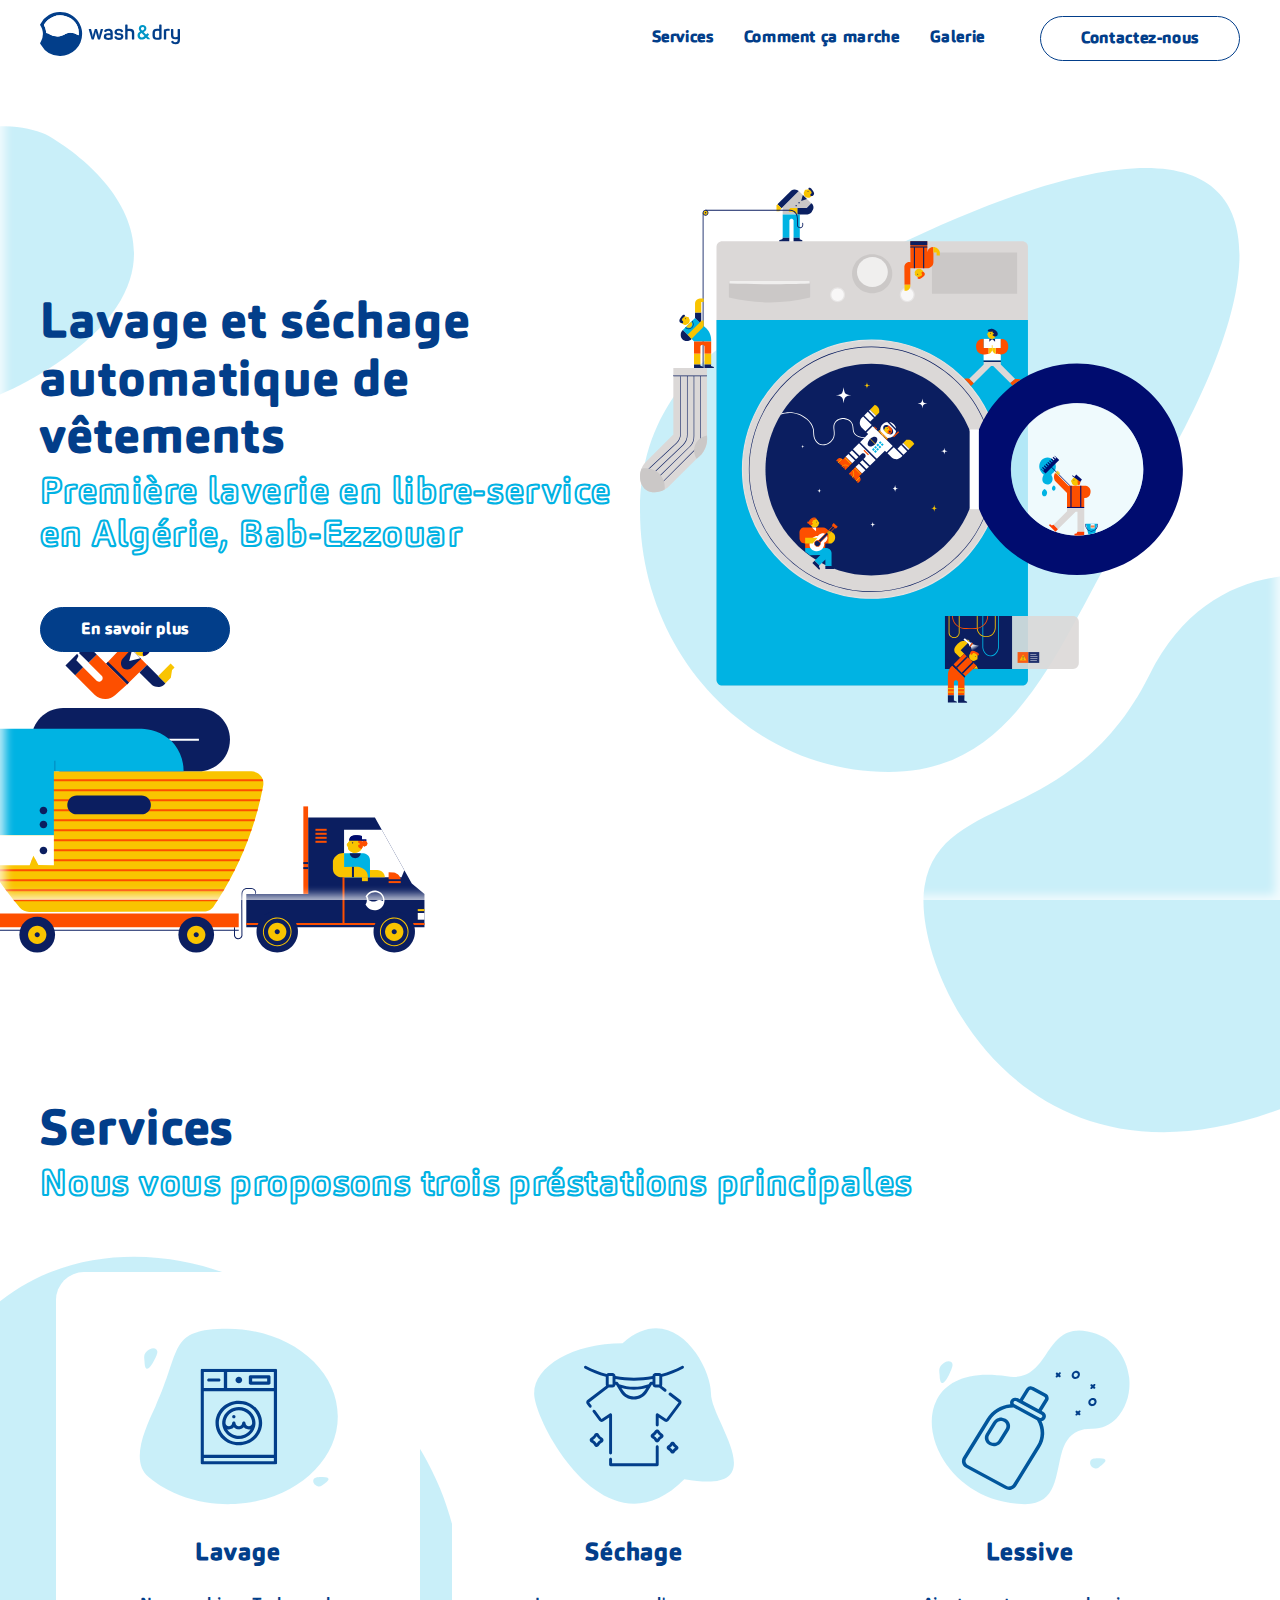
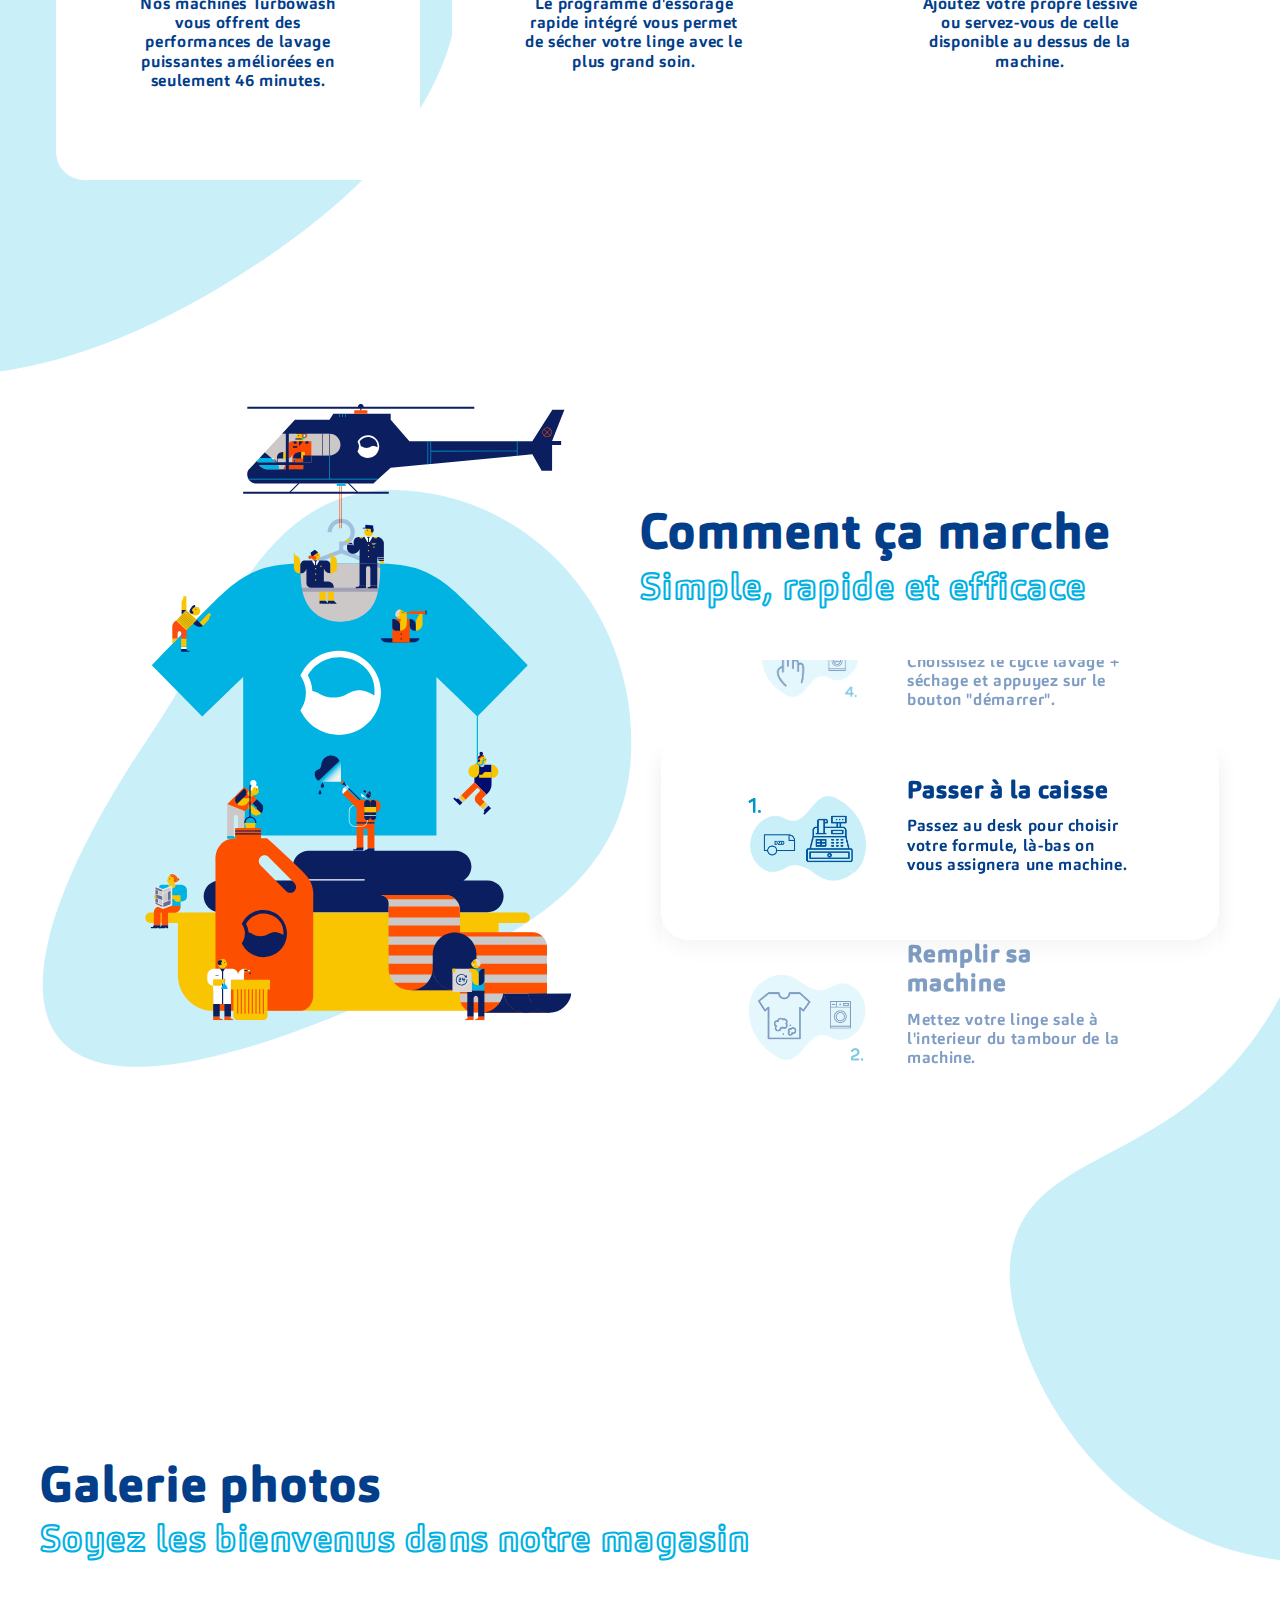
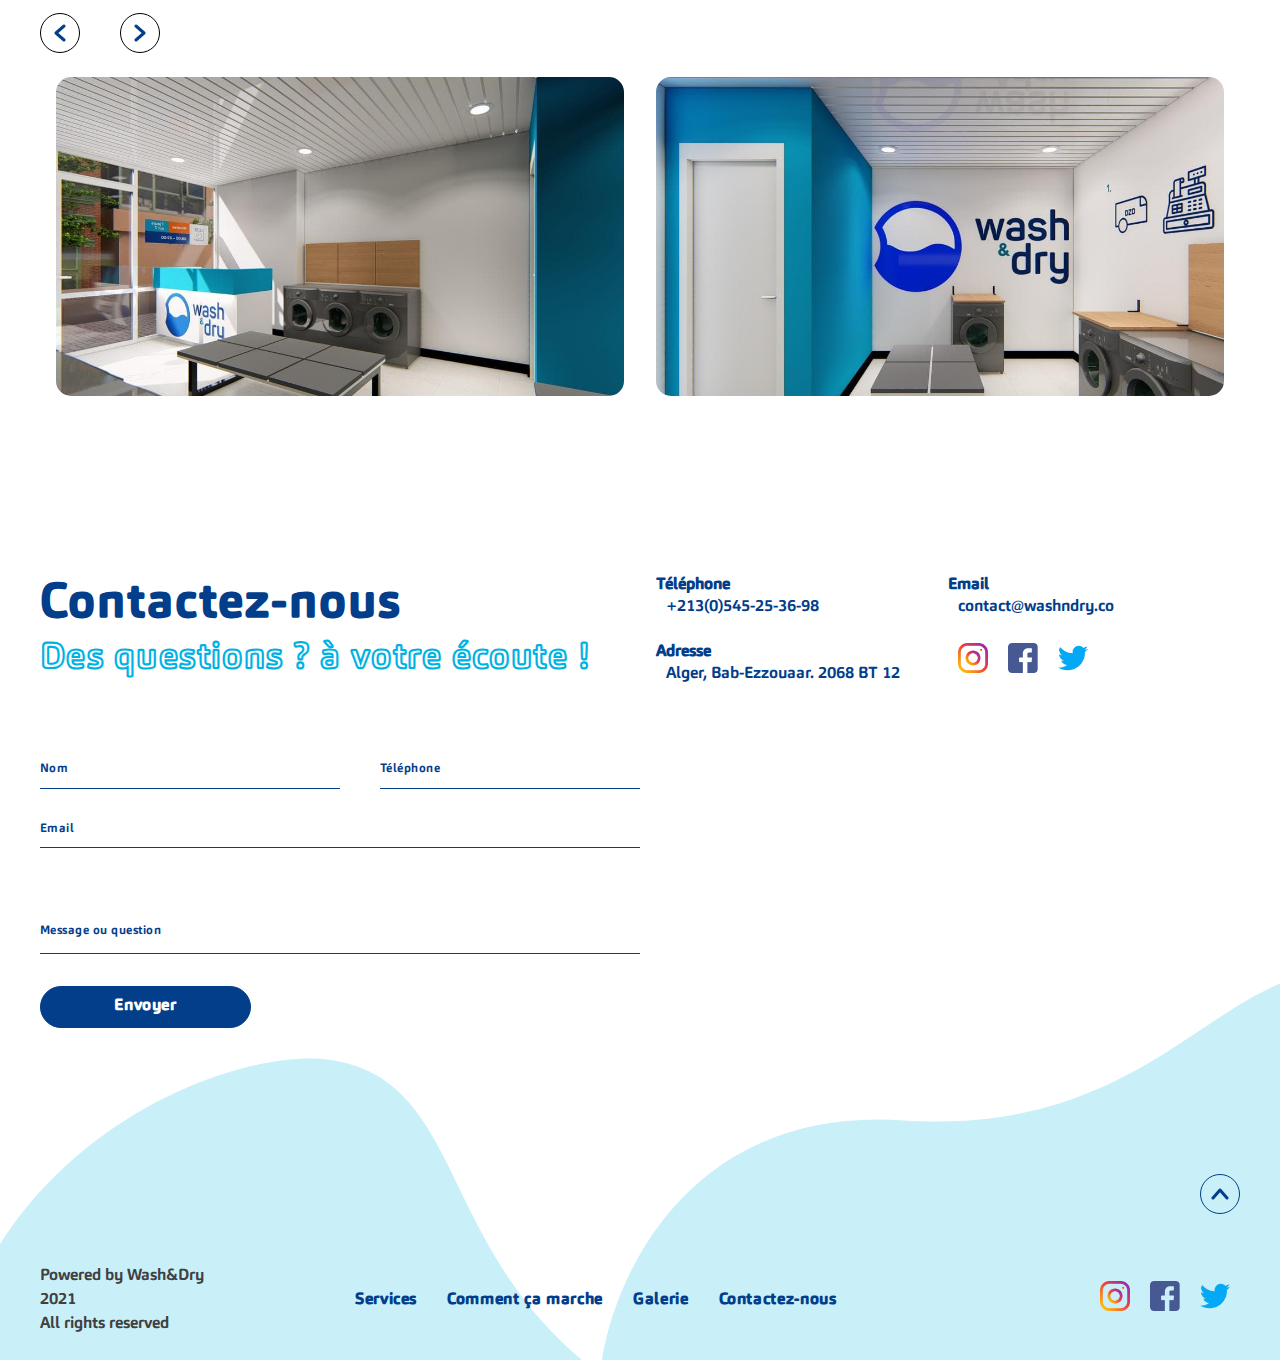
==== index.html @ cf9ea3f9 "Add photos section" ====
<!DOCTYPE html>
<html lang="fr">

<head>
    <meta charset="UTF-8">
    <meta name="viewport" content="width=device-width, initial-scale=1 user-scalable=no">
    <meta name='robots' content='noindex,nofollow' />
    <meta name="description" content="Wash&Dry est la première laverie automatique en algérie à Bab-Ezzouar pour le lavage et le séchage de vos vêtements" />
    <meta name="keywords" content="Wash&Dry, WashandDry, Wasn&Dry, Wash and Dry, algérie, algeria, washing, drying, laverie automatique, laundromat, pressing, blanchisserie, Bab-Ezzouaar, bab ezzouar, usthb, rub1, rub3, cub1, cub3">
    <meta name="copyright" content="Wash&Dry">
    <meta name="author" content="Saïd Ziani, saidziani.pro@gmail.com">
    <meta name="url" content="https://washndry.co/">
    <meta name="revised" content="Monday, February 01st, 2021, 00:01" />
    <meta property="og:title" content="Wash&Dry, lavage et séchage automatique de vêtements.">
    <meta property="og:description" content="Première laverie en libre-service en Algérie, Bab-Ezzouar.">
    <meta property="og:image" content="https://washndry.co/img/thumb.png">
    <meta property="og:url" content="https://washndry.co">
    <meta property="og:locale" content="fr_FR" />
    <meta property="og:type" content="website" />
    <meta property="og:site_name" content="Wash&Dry" />
    <meta property="twitter:title" content="Wash&Dry, lavage et séchage automatique de vêtements.">
    <meta property="twitter:description" content="Première laverie en libre-service en Algérie, Bab-Ezzouar.">
    <meta property="twitter:image" content="https://washndry.co/img/thumb.png">
    <meta property="twitter:card" content="summary_large_image ">
    <meta name="twitter:image:alt" content="Wash&Dry ">
    <link rel="stylesheet" href="style.css" />
    <script src='https://api.mapbox.com/mapbox-gl-js/v2.0.1/mapbox-gl.js'></script>
    <link href='https://api.mapbox.com/mapbox-gl-js/v2.0.1/mapbox-gl.css' rel='stylesheet' />
    <link rel="icon" href="img/favicon.png">
    <title>Wash & Dry - La première lavery automatique en Algérie</title>
    <!-- <script async src="https://www.googletagmanager.com/gtag/js?id=G-MSKWGW7F0S"></script>
    <script>
        window.dataLayer = window.dataLayer || [];

        function gtag() {
            dataLayer.push(arguments);
        }
        gtag('js', new Date());

        gtag('config', 'G-MSKWGW7F0S');
    </script> -->
</head>

<body>
    <header>
        <div class="container">
            <div class="row header__row">
                <div class="left_header_part">
                    <a id="scroll_to_top_logo" href="javascript:void(0)" class="logo_wrapper">
                        <img id="header_logo" src="img/logo.svg" />
                    </a>
                    <div class="icon">
                        <div class="burger"></div>
                    </div>
                    <div class="mobile_menu_wraper">
                        <nav class="main_nav_menu">
                            <ul id="menu-header-menu" class="menu">
                                <li id="menu-item-566" class="menu-item menu-item-type-post_type menu-item-object-page menu-item-566">
                                    <a href="#services">Services</a>
                                </li>
                                <li id="menu-item-565" class="menu-item menu-item-type-post_type menu-item-object-page menu-item-565">
                                    <a href="#how_it_works">Comment ça marche</a>
                                </li>
                                <li id="menu-item-565" class="menu-item menu-item-type-post_type menu-item-object-page menu-item-565">
                                    <a href="#gallery">Galerie</a>
                                </li>
                            </ul>
                        </nav>
                        <div class="contact_us_btn_wrapper">
                            <a href="#contact_form" class="contact_us_btn btn"> Contactez-nous </a>
                        </div>
                        <svg xmlns="http://www.w3.org/2000/svg" width="181" height="338" viewBox="0 0 181 338" fill="none" class="mobile_menu_bg_img_left">
                            <path d="M-56.4541 78.1694C-24.4958 15.5946 36.8546 23.5362 63.535 35.3288C127.759 71.1637 219.899 167.166 74.6681 264.496C-106.87 386.159 -181.068 233.461 -172.625 185.717C-164.182 137.973 -96.4019 156.388 -56.4541 78.1694Z" fill="#00b2e336"></path>
                        </svg>
                        <svg xmlns="http://www.w3.org/2000/svg" width="224" height="662" viewBox="0 0 224 662" fill="none" class="mobile_menu_bg_img_right">
                            <path d="M286.393 151.079C347.98 28.1697 467.132 44.2401 519.009 67.6388C643.94 138.62 823.497 328.205 542.273 518.691C190.744 756.799 45.6096 455.774 61.6547 361.881C77.6999 267.988 209.41 304.715 286.393 151.079Z" fill="#00b2e336"></path>
                        </svg>
                    </div>
                </div>
                <div class="right_header_part">
                    <nav class="main_nav_menu">
                        <ul id="menu-header-menu-1">
                            <li>
                                <a href="#services">Services</a>
                            </li>
                            <li>
                                <a href="#how_it_works">Comment ça marche</a>
                            </li>
                            <li>
                                <a href="#gallery">Galerie</a>
                            </li>
                        </ul>
                    </nav>
                    <div class="contact_us_btn_wrapper"> <a href="#contact_form" class="contact_us_btn btn">Contactez-nous</a></div>
                </div>
            </div>
        </div>
    </header>

    <section id="home" class="banner_section">
        <div class="container">
            <div class="row">
                <div class="banner_text_wrapper">
                    <h1>Lavage et séchage automatique de vêtements</h1>
                    <p>Première laverie en libre-service<br> en Algérie, Bab-Ezzouar</p>
                    <a href="#services" class="btn btn_blue"> En savoir plus </a>
                </div>
                <div class="banner_img_wrapper">
                    <img src="img/illustrations/machine.svg" alt="Lavage et séchage automatique de vêtements">
                </div>
            </div>
        </div>
        <svg xmlns="http://www.w3.org/2000/svg" width="163" height="338" viewBox="0 0 163 338" fill="none" class="banner_top_left_img">
            <path d="M-74.4541 78.1694C-42.4958 15.5946 18.8546 23.5362 45.535 35.3288C109.759 71.1637 201.899 167.166 56.6681 264.496C-124.87 386.159 -199.068 233.461 -190.625 185.717C-182.182 137.973 -114.402 156.388 -74.4541 78.1694Z" fill="#00b2e336"></path>
        </svg>
        <img src="img/illustrations/truck.svg" alt="leafs" class="banner_bottom_left_img">
    </section>

    <section id="services" class="services_section">
        <div class="container">
            <div class="row">
                <div class="service_heading">
                    <h2>Services</h2>
                    <p>Nous vous proposons trois préstations principales</p>
                </div>
                <div class="services_wrapper">
                    <div class="home_services ">
                        <div class="home_services_item_wrapper" aria-hidden="true" tabindex="0">
                            <a href="#" class="home_services_item" tabindex="-1">
                                <div class="service_item_img_wrapper">
                                    <svg width="720" height="631" viewBox="0 0 720 631" fill="none" xmlns="http://www.w3.org/2000/svg">
                                        <path d="M719.315 315.5C719.315 459.98 597.578 581.77 431.464 619.16C404.487 625.217 377.08 628.956 349.518 630.34C348.178 630.41 346.837 630.48 345.487 630.53C338.314 630.84 331.086 630.997 323.805 631C311.145 631 298.635 630.53 286.275 629.59C279.418 629.08 272.619 628.43 265.877 627.64C200.307 619.96 139.965 599.45 88.9988 569.4C82.6305 565.65 76.4121 561.75 70.3437 557.7C59.2317 550.314 48.5036 542.316 38.2049 533.74C-29.8744 477.08 26.8856 356.14 62.3664 280C158.132 74.5 105.375 0 323.805 0C542.236 0 719.315 141.25 719.315 315.5Z" fill="#00B2E3" fill-opacity="0.2118"/>
                                        <g clip-path="url(#clip0)">
                                            <path d="M291 178.402H254.998C253.407 178.402 251.881 179.006 250.756 180.081C249.631 181.156 248.999 182.614 248.999 184.135C248.999 185.655 249.631 187.113 250.756 188.188C251.881 189.264 253.407 189.868 254.998 189.868H291C292.592 189.868 294.118 189.264 295.243 188.188C296.368 187.113 297 185.655 297 184.135C297 182.614 296.368 181.156 295.243 180.081C294.118 179.006 292.592 178.402 291 178.402V178.402Z" fill="#023E8A"/>
                                            <path d="M495 144H231C229.409 144.001 227.883 144.606 226.759 145.68C225.634 146.755 225.001 148.213 225 149.733V482.285C225 483.806 225.632 485.264 226.757 486.34C227.882 487.416 229.408 488.021 231 488.022H495C495.789 488.022 496.569 487.873 497.297 487.585C498.026 487.297 498.687 486.874 499.244 486.341C499.802 485.808 500.243 485.176 500.545 484.48C500.846 483.784 501.001 483.038 501 482.285V149.733C501 148.212 500.368 146.754 499.243 145.679C498.118 144.604 496.592 144 495 144V144ZM236.999 224.265H489.001V453.581H236.999V224.265ZM489.001 212.799H320.998V155.466H489.001V212.799ZM236.999 155.466H308.999V212.795H236.999V155.466ZM236.999 476.53V465.064H489.001V476.53H236.999Z" fill="#023E8A"/>
                                            <path d="M404.988 201.329H471.002C472.593 201.328 474.118 200.723 475.243 199.649C476.368 198.574 477 197.116 477.002 195.596V172.664C477 171.144 476.368 169.687 475.243 168.612C474.118 167.537 472.593 166.933 471.002 166.932H404.988C403.397 166.932 401.871 167.536 400.746 168.611C399.621 169.686 398.989 171.144 398.989 172.664V195.6C398.99 197.12 399.622 198.577 400.747 199.651C401.872 200.726 403.398 201.329 404.988 201.329ZM410.988 178.397H464.984V189.863H411.001L410.988 178.397Z" fill="#023E8A"/>
                                            <path d="M363 195.6C369.627 195.6 374.999 190.467 374.999 184.135C374.999 177.802 369.627 172.669 363 172.669C356.373 172.669 351.001 177.802 351.001 184.135C351.001 190.467 356.373 195.6 363 195.6Z" fill="#023E8A"/>
                                            <path d="M363 258.658C316.597 258.658 279.001 294.604 279.001 338.932C279.001 360.219 287.851 380.635 303.604 395.687C319.357 410.74 340.722 419.196 363 419.196C385.278 419.196 406.643 410.74 422.396 395.687C438.149 380.635 446.999 360.219 446.999 338.932C446.953 294.622 409.371 258.715 363 258.658ZM363 407.722C348.759 407.722 334.839 403.687 322.998 396.127C311.158 388.566 301.929 377.821 296.48 365.249C291.031 352.677 289.605 338.844 292.384 325.498C295.163 312.152 302.021 299.893 312.092 290.271C322.162 280.65 334.992 274.098 348.959 271.445C362.926 268.791 377.403 270.155 390.559 275.363C403.716 280.572 414.96 289.391 422.87 300.706C430.78 312.022 435.002 325.324 435 338.932C435 357.178 427.414 374.678 413.912 387.58C400.409 400.482 382.096 407.731 363 407.731V407.722Z" fill="#023E8A"/>
                                            <path d="M363 281.598C351.134 281.598 339.534 284.961 329.668 291.26C319.802 297.559 312.112 306.513 307.571 316.988C303.03 327.464 301.842 338.991 304.157 350.112C306.472 361.232 312.186 371.447 320.576 379.465C328.967 387.483 339.657 392.943 351.295 395.155C362.933 397.367 374.997 396.231 385.959 391.892C396.922 387.553 406.292 380.205 412.885 370.777C419.477 361.35 422.996 350.266 422.996 338.927C422.996 323.723 416.675 309.141 405.424 298.39C394.172 287.638 378.912 281.598 363 281.598V281.598ZM363 293.064C375.726 293.078 387.927 297.915 396.926 306.514C405.925 315.113 410.987 326.771 411.001 338.932C411.001 341.973 409.737 344.889 407.487 347.039C405.237 349.189 402.185 350.397 399.002 350.397C395.82 350.397 392.768 349.189 390.517 347.039C388.267 344.889 387.003 341.973 387.003 338.932C386.96 337.438 386.308 336.019 385.188 334.978C384.067 333.936 382.565 333.353 381.001 333.353C379.437 333.353 377.935 333.936 376.814 334.978C375.694 336.019 375.042 337.438 374.999 338.932C374.999 341.973 373.735 344.889 371.485 347.039C369.234 349.189 366.182 350.397 363 350.397C359.818 350.397 356.766 349.189 354.515 347.039C352.265 344.889 351.001 341.973 351.001 338.932C351.001 337.411 350.369 335.953 349.244 334.878C348.118 333.803 346.592 333.199 345.001 333.199C343.41 333.199 341.884 333.803 340.759 334.878C339.634 335.953 339.002 337.411 339.002 338.932C338.94 341.934 337.649 344.794 335.405 346.897C333.161 349 330.143 350.178 327 350.178C323.857 350.178 320.839 349 318.595 346.897C316.351 344.794 315.06 341.934 314.999 338.932C315.013 326.771 320.075 315.113 329.074 306.514C338.073 297.915 350.274 293.078 363 293.064ZM363 384.799C354.418 384.788 345.997 382.58 338.61 378.406C331.224 374.231 325.142 368.243 320.998 361.062C325.291 362.203 329.836 362.138 334.091 360.875C338.346 359.612 342.131 357.205 344.992 353.942C347.013 356.201 349.479 358.057 352.251 359.405C355.022 360.753 358.044 361.566 361.145 361.798C364.245 362.029 367.363 361.675 370.32 360.755C373.277 359.835 376.016 358.368 378.379 356.437C379.318 355.673 380.191 354.839 380.99 353.942C383.854 357.214 387.646 359.626 391.911 360.889C396.175 362.152 400.73 362.212 405.029 361.062C400.883 368.247 394.797 374.238 387.406 378.413C380.014 382.588 371.586 384.793 363 384.799V384.799Z" fill="#023E8A"/>
                                            <path d="M345.001 321.733C348.315 321.733 351.001 319.166 351.001 316C351.001 312.834 348.315 310.267 345.001 310.267C341.688 310.267 339.001 312.834 339.001 316C339.001 319.166 341.688 321.733 345.001 321.733Z" fill="#023E8A"/>
                                        </g>
                                        <path d="M23.5831 119.298C23.2538 105.985 18.3257 95.2298 30.0963 82.7265C41.8669 70.2233 58.0348 66.3251 66.2082 74.0197C74.3817 81.7142 66.931 96.0104 59.695 110.591C36.1922 157.949 24.3198 149.086 23.5831 119.298Z" fill="#00B2E3" fill-opacity="0.2118"/>
                                        <path d="M672.25 556.342C663.627 562.108 657.877 570.219 646.625 566.689C635.373 563.159 628.603 552.803 631.503 543.559C634.403 534.315 645.701 533.902 657.128 533.212C694.244 530.973 691.545 543.441 672.25 556.342Z" fill="#00B2E3" fill-opacity="0.2118"/>
                                        <defs>
                                            <clipPath id="clip0">
                                                <rect width="276" height="344" fill="white" transform="translate(225 144)"/>
                                            </clipPath>
                                        </defs>
                                    </svg>
                                </div>
                                <h3>Lavage</h3>
                                <p>Nos machines Turbowash vous offrent des performances de lavage puissantes améliorées en seulement 46 minutes.</p>
                            </a>
                        </div>
                        <div class="home_services_item_wrapper" aria-hidden="true" tabindex="1">
                            <a href="#" class="home_services_item" tabindex="-1">
                                <div class="service_item_img_wrapper">
                                    <svg width="720" height="632" viewBox="0 0 720 632" fill="none" xmlns="http://www.w3.org/2000/svg">
                                        <path d="M318.775 54.0962C142.981 54.0962 0.472229 134.994 0.472229 234.785C0.472229 334.577 258.326 829.523 541.094 543.771C876.296 602.903 637.078 334.577 637.078 234.785C637.078 134.994 500.233 -106.249 318.775 54.0962Z" fill="#00B2E3" fill-opacity="0.2113"/>
                                        <path d="M275.703 454.727C278.615 454.727 280.977 452.351 280.977 449.421V311.531C280.977 309.585 279.918 307.796 278.22 306.868C276.521 305.939 274.453 306.021 272.831 307.081L243.161 326.465L220.116 295.617C218.366 293.274 215.06 292.801 212.732 294.563C210.404 296.324 209.935 299.65 211.685 301.992L234.931 333.108C238.136 337.399 244.153 338.471 248.627 335.547L270.43 321.302V449.419C270.429 452.351 272.79 454.727 275.703 454.727V454.727Z" fill="#023E8A"/>
                                        <path d="M443.594 421.603C440.681 421.603 438.32 423.979 438.32 426.909V486.388H280.976V472.033C280.976 469.103 278.615 466.727 275.703 466.727C272.79 466.727 270.429 469.103 270.429 472.033V491.694C270.429 494.624 272.79 497 275.703 497H443.594C446.506 497 448.868 494.624 448.868 491.694V426.909C448.868 423.979 446.506 421.603 443.594 421.603V421.603Z" fill="#023E8A"/>
                                        <path d="M527.169 258.84L493.008 232.719C490.69 230.946 487.381 231.399 485.618 233.733C483.856 236.066 484.307 239.395 486.626 241.167L520.505 267.073L476.136 326.465L446.466 307.081C444.845 306.021 442.776 305.939 441.077 306.868C439.378 307.796 438.32 309.585 438.32 311.531V348.675C438.32 351.605 440.681 353.981 443.594 353.981C446.506 353.981 448.868 351.605 448.868 348.675V321.302L470.671 335.547C475.145 338.471 481.161 337.4 484.367 333.109L529.15 273.163C532.508 268.668 531.619 262.242 527.169 258.84Z" fill="#023E8A"/>
                                        <path d="M539.401 137.853C538.054 135.256 534.869 134.248 532.286 135.602C508.867 147.892 484.103 157.671 458.621 164.71C456.63 162.593 453.821 161.264 450.703 161.264H437.527C431.576 161.264 426.73 166.084 426.623 172.047C382.39 180.142 337.609 180.142 293.376 172.047C293.269 166.084 288.424 161.264 282.472 161.264H269.297C266.179 161.264 263.37 162.593 261.379 164.71C235.898 157.671 211.133 147.892 187.713 135.602C185.13 134.247 181.946 135.256 180.599 137.853C179.252 140.451 180.254 143.657 182.836 145.012C206.855 157.616 232.253 167.645 258.384 174.879V202.616C258.384 204.313 258.78 205.914 259.465 207.351L192.127 258.84C187.677 262.243 186.789 268.668 190.147 273.163L198.181 283.918C199.217 285.305 200.799 286.036 202.401 286.036C203.503 286.036 204.616 285.689 205.565 284.971C207.893 283.21 208.362 279.884 206.612 277.542L198.791 267.073L268.763 213.57C268.941 213.579 269.117 213.598 269.297 213.598H282.472C288.177 213.598 292.866 209.168 293.339 203.549H295.349L311.176 229.256C321.646 246.262 339.766 256.414 359.648 256.414C379.53 256.414 397.65 246.262 408.12 229.256L423.947 203.549H426.66C427.133 209.168 431.822 213.598 437.527 213.598H450.569L468.728 227.482C469.681 228.211 470.803 228.564 471.915 228.564C473.507 228.564 475.08 227.841 476.118 226.468C477.88 224.135 477.43 220.806 475.11 219.033L460.347 207.744C461.155 206.212 461.617 204.468 461.617 202.616V174.886C487.748 167.652 513.145 157.617 537.164 145.012C539.747 143.657 540.748 140.451 539.401 137.853V137.853ZM282.839 202.616C282.839 202.819 282.675 202.985 282.473 202.985H269.298C269.251 202.985 269.207 202.974 269.165 202.958C269.16 202.956 269.154 202.953 269.148 202.951C269.021 202.893 268.931 202.765 268.931 202.616V172.245C268.931 172.042 269.095 171.877 269.297 171.877H282.472C282.674 171.877 282.838 172.042 282.838 172.245V202.616H282.839ZM399.153 223.667C390.62 237.526 375.852 245.801 359.648 245.801C343.444 245.801 328.676 237.526 320.143 223.667L314.999 215.311C329.605 219.313 344.626 221.318 359.648 221.318C374.67 221.318 389.691 219.314 404.297 215.312L399.153 223.667ZM423.719 192.936C420.183 192.936 416.962 194.741 415.1 197.765L412.785 201.525C378.444 213.755 340.853 213.755 306.512 201.525L304.197 197.765C302.336 194.741 299.114 192.936 295.578 192.936H293.387V182.822C315.505 186.757 337.753 188.732 360.001 188.732C382.249 188.732 404.497 186.757 426.615 182.822V192.936H423.719ZM437.161 202.616V172.245C437.161 172.042 437.325 171.877 437.527 171.877H450.702C450.904 171.877 451.069 172.042 451.069 172.245V202.616C451.069 202.819 450.904 202.985 450.702 202.985H437.527C437.325 202.985 437.161 202.819 437.161 202.616Z" fill="#023E8A"/>
                                        <path d="M461.594 380.075C457.162 377.558 453.789 374.076 451.285 369.431C449.669 366.433 446.582 364.581 443.214 364.581C443.185 364.581 443.156 364.581 443.128 364.581C439.748 364.613 436.679 366.514 435.118 369.542C432.922 373.802 429.533 377.146 424.757 379.765C421.681 381.452 419.862 384.695 420.011 388.229C420.16 391.743 422.233 394.802 425.421 396.211C429.843 398.165 432.992 401.283 435.05 405.745C436.507 408.905 439.563 410.919 443.024 411.002C443.099 411.003 443.173 411.004 443.247 411.004C446.682 411.004 449.789 409.111 451.393 406.024C453.7 401.583 456.883 398.425 461.124 396.371C464.188 394.887 466.159 391.844 466.27 388.428C466.383 384.978 464.591 381.778 461.594 380.075V380.075ZM443.349 398.806C440.641 394.045 436.88 390.328 432.127 387.712C436.806 384.738 440.532 381.021 443.245 376.617C446.122 381.255 449.823 385.076 454.287 388.017C449.82 390.635 446.156 394.251 443.349 398.806ZM456.55 386.809C456.548 386.809 456.547 386.809 456.546 386.81C456.547 386.81 456.548 386.809 456.55 386.809Z" fill="#023E8A"/>
                                        <path d="M515.588 422.716C511.732 420.526 508.799 417.497 506.62 413.454C505.079 410.595 502.135 408.829 498.921 408.829C498.894 408.829 498.866 408.829 498.84 408.829C495.615 408.859 492.686 410.673 491.196 413.563C489.293 417.255 486.349 420.157 482.194 422.435C479.259 424.045 477.524 427.139 477.667 430.51C477.809 433.864 479.787 436.783 482.831 438.128C486.639 439.812 489.352 442.499 491.125 446.342C492.516 449.36 495.433 451.283 498.739 451.361C498.81 451.363 498.88 451.364 498.951 451.364C502.229 451.364 505.191 449.559 506.72 446.616C508.718 442.77 511.471 440.038 515.136 438.262C518.06 436.846 519.942 433.941 520.048 430.681C520.154 427.391 518.445 424.339 515.588 422.716V422.716ZM499.06 438.818C496.802 435.138 493.816 432.185 490.138 429.992C493.747 427.564 496.696 424.622 498.949 421.202C501.315 424.809 504.253 427.845 507.728 430.27C504.271 432.446 501.37 435.307 499.06 438.818Z" fill="#023E8A"/>
                                        <path d="M245.371 394.275C240.421 391.463 236.656 387.576 233.862 382.393C232.165 379.245 228.916 377.318 225.367 377.342C221.849 377.374 218.655 379.353 217.029 382.506C214.572 387.274 210.784 391.013 205.452 393.938C202.25 395.694 200.357 399.071 200.513 402.749C200.668 406.407 202.825 409.591 206.143 411.057C211.113 413.253 214.653 416.758 216.965 421.772C218.481 425.059 221.66 427.155 225.262 427.24C225.339 427.242 225.417 427.243 225.494 427.243C229.072 427.243 232.307 425.272 233.978 422.057C236.562 417.082 240.13 413.544 244.887 411.239C248.075 409.694 250.127 406.527 250.243 402.972C250.359 399.38 248.492 396.048 245.371 394.275V394.275ZM225.588 415.405C222.494 409.63 218.025 405.213 212.263 402.239C217.946 398.786 222.383 394.358 225.489 389.039C228.813 394.637 233.211 399.176 238.598 402.566C233.189 405.562 228.824 409.87 225.588 415.405Z" fill="#023E8A"/>
                                    </svg>
                                </div>
                                <h3>Séchage</h3>
                                <p>Le programme d'essorage rapide intégré vous permet de sécher votre linge avec le plus grand soin.</p>
                            </a>
                        </div>
                        <div class="home_services_item_wrapper" saria-hidden="true" tabindex="2">
                            <a href="#" class="home_services_item" tabindex="-1">
                                <div class="service_item_img_wrapper">
                                    <svg width="720" height="631" viewBox="0 0 720 631" fill="none" xmlns="http://www.w3.org/2000/svg">
                                        <path d="M379.886 191.291L380.154 191.817L379.886 192.303V191.291Z" fill="#00B2E3"/>
                                        <path d="M401.574 332.436C405.466 331.725 409.032 329.915 411.795 327.252C414.557 324.588 416.384 321.198 417.029 317.535C417.674 313.872 417.107 310.111 415.405 306.758C413.702 303.406 410.945 300.62 407.503 298.776L401.882 295.729L424.651 258.81C425.938 256.733 426.774 254.439 427.113 252.059C427.451 249.679 427.286 247.26 426.625 244.94C425.964 242.62 424.821 240.445 423.261 238.539C421.702 236.633 419.756 235.033 417.536 233.831L372.472 209.474C370.253 208.27 367.802 207.487 365.26 207.17C362.717 206.853 360.133 207.008 357.655 207.627C355.177 208.245 352.853 209.315 350.817 210.775C348.781 212.235 347.072 214.057 345.789 216.135L323.02 253.115L317.386 250.073C313.959 248.205 310.003 247.362 306.05 247.659C302.096 247.957 298.335 249.379 295.269 251.735C292.204 254.091 289.983 257.269 288.903 260.842C287.823 264.414 287.936 268.211 289.227 271.721C271.853 273.41 255.153 278.925 240.493 287.815C225.832 296.706 213.629 308.719 204.88 322.872L118.861 462.326C114.932 468.701 113.869 476.275 115.905 483.384C117.941 490.493 122.909 496.553 129.718 500.233L269.927 576.013C276.734 579.69 284.823 580.686 292.415 578.783C300.007 576.879 306.481 572.231 310.413 565.86L396.427 426.39C405.146 412.221 410.157 396.322 411.052 379.992C411.946 363.662 408.698 347.366 401.574 332.436V332.436ZM390.616 289.639L334.286 259.188L357.055 222.269C357.922 220.873 359.345 219.855 361.012 219.439C362.679 219.023 364.454 219.242 365.949 220.049L411.013 244.406C412.505 245.218 413.591 246.55 414.036 248.11C414.48 249.671 414.246 251.333 413.385 252.732L390.616 289.639ZM403.394 317.643C402.526 319.039 401.103 320.057 399.437 320.473C397.77 320.889 395.994 320.67 394.5 319.864L304.371 271.139C303.572 270.768 302.863 270.247 302.287 269.609C301.712 268.972 301.282 268.23 301.025 267.431C300.767 266.631 300.688 265.791 300.791 264.962C300.894 264.132 301.178 263.332 301.625 262.609C302.072 261.887 302.672 261.258 303.389 260.761C304.106 260.264 304.924 259.91 305.793 259.721C306.661 259.532 307.562 259.512 308.44 259.662C309.317 259.811 310.152 260.128 310.894 260.592L401.022 309.312C402.516 310.123 403.605 311.455 404.051 313.017C404.497 314.579 404.262 316.243 403.4 317.643H403.394ZM385.161 420.301L299.141 559.771C296.934 563.343 293.303 565.949 289.045 567.017C284.787 568.085 280.251 567.527 276.431 565.466L136.24 489.681C132.425 487.614 129.641 484.215 128.501 480.229C127.36 476.243 127.956 471.996 130.157 468.421L216.14 328.951C224.73 315.053 237.077 303.516 251.939 295.501C266.801 287.486 283.656 283.274 300.808 283.289L385.066 328.806C393.661 342.706 398.195 358.48 398.212 374.542C398.229 390.603 393.727 406.385 385.161 420.301V420.301Z" fill="#023E8A"/>
                                        <path d="M257.73 407.683L283.749 365.497C285.976 362.031 287.443 358.184 288.065 354.181C288.687 350.179 288.451 346.1 287.37 342.184C286.29 338.267 284.387 334.592 281.772 331.371C279.157 328.151 275.884 325.451 272.142 323.428C268.4 321.405 264.265 320.101 259.979 319.59C255.693 319.08 251.341 319.374 247.177 320.455C243.014 321.537 239.122 323.384 235.73 325.889C232.337 328.394 229.512 331.506 227.418 335.045L201.394 377.231C197.263 384.214 196.225 392.436 198.505 400.127C200.785 407.818 206.199 414.364 213.583 418.356C220.967 422.347 229.729 423.466 237.985 421.469C246.24 419.473 253.329 414.523 257.724 407.683H257.73ZM246.464 401.577C243.814 405.658 239.563 408.606 234.621 409.789C229.679 410.973 224.439 410.298 220.021 407.91C215.604 405.521 212.361 401.609 210.986 397.01C209.611 392.412 210.214 387.492 212.666 383.304L238.69 341.118C239.962 339.023 241.664 337.184 243.698 335.707C245.732 334.231 248.057 333.145 250.541 332.514C253.025 331.882 255.618 331.717 258.17 332.027C260.723 332.338 263.185 333.118 265.414 334.323C267.643 335.527 269.595 337.133 271.158 339.047C272.722 340.961 273.865 343.146 274.523 345.476C275.18 347.805 275.339 350.233 274.99 352.621C274.641 355.008 273.791 357.307 272.488 359.385L246.464 401.577Z" fill="#023E8A"/>
                                        <path d="M23.4661 256.938C24.2988 255.262 25.1679 253.615 26.0649 251.977C60.4619 189.274 140.727 150.332 276.292 170.943C353.266 183.202 385.93 138.236 417.553 92.1786C418.094 91.3836 418.634 90.5887 419.184 89.7938C452.3 41.4952 485.085 -6.9376 567.381 9.16198C654.618 23.528 708.609 97.3025 717.121 176.067C717.224 177.024 717.318 177.992 717.404 178.949C722.201 230.016 707.866 282.893 671.072 322.811C648.847 346.917 617.22 359.722 584.542 359.32C574.702 359.129 564.87 359.889 555.169 361.59C553.029 361.982 550.952 362.413 548.931 362.902C507.324 372.814 488.209 402.284 476.528 438.247C476.254 439.099 475.98 439.952 475.715 440.814C448.9 526.579 461.673 646.957 314.763 629.248C183.313 619.154 86.6852 543.224 39.1701 455.62C38.6991 454.739 38.2284 453.858 37.7668 452.977C24.7066 428.67 15.366 402.395 10.0829 375.103C9.78484 373.571 9.51465 372.039 9.26288 370.506C2.47635 329.822 6.76865 290.277 23.4661 256.938Z" fill="#00B2E3" fill-opacity="0.2118"/>
                                           <path d="M34.8104 168.704C34.4799 154.5 29.5323 143.024 41.3493 129.684C53.1664 116.343 69.3979 112.184 77.6036 120.394C85.8093 128.604 78.3292 143.857 71.0647 159.414C47.4693 209.944 35.5501 200.488 34.8104 168.704Z" fill="#00B2E3" fill-opacity="0.2118"/>
                                        <path d="M617.83 490.835C609.172 496.988 603.4 505.641 592.104 501.875C580.808 498.108 574.011 487.059 576.922 477.196C579.834 467.333 591.176 466.892 602.648 466.157C639.911 463.767 637.201 477.07 617.83 490.835Z" fill="#00B2E3" fill-opacity="0.2118"/>
                                        <path d="M469.807 157.381C469.132 156.748 468.197 156.438 467.206 156.52C466.216 156.601 465.251 157.068 464.525 157.817L461.784 160.645L459.238 158.253C458.564 157.62 457.628 157.31 456.638 157.392C455.647 157.473 454.683 157.94 453.957 158.689C453.23 159.438 452.802 160.408 452.765 161.386C452.729 162.364 453.087 163.269 453.762 163.902L456.308 166.293L453.566 169.121C452.84 169.87 452.412 170.84 452.375 171.818C452.339 172.795 452.697 173.7 453.371 174.334C454.046 174.967 454.981 175.277 455.972 175.196C456.962 175.114 457.927 174.647 458.653 173.898L461.394 171.071L463.937 173.459C464.612 174.093 465.547 174.403 466.538 174.321C467.528 174.239 468.492 173.772 469.219 173.023C469.945 172.274 470.373 171.304 470.41 170.327C470.447 169.349 470.088 168.444 469.414 167.81L466.87 165.422L469.612 162.594C470.338 161.845 470.766 160.875 470.803 159.898C470.84 158.92 470.481 158.015 469.807 157.381V157.381Z" fill="#023E8A"/>
                                        <path d="M513.832 177.115C515.844 179.005 518.454 180.19 521.331 180.52C524.209 180.85 527.224 180.31 529.996 178.968C532.768 177.627 535.172 175.544 536.905 172.983C538.638 170.422 539.621 167.498 539.73 164.581C539.839 161.664 539.069 158.885 537.518 156.595C535.967 154.305 533.704 152.608 531.015 151.717C528.327 150.826 525.333 150.782 522.414 151.59C519.494 152.398 516.779 154.022 514.612 156.258C511.706 159.255 509.992 163.136 509.845 167.047C509.699 170.959 511.133 174.58 513.832 177.115V177.115ZM530.267 160.163C531.273 161.108 531.936 162.364 532.171 163.771C532.406 165.178 532.202 166.673 531.586 168.067C530.97 169.462 529.969 170.693 528.71 171.605C527.451 172.517 525.99 173.069 524.512 173.191C523.034 173.313 521.605 172.999 520.406 172.29C519.208 171.581 518.293 170.508 517.778 169.207C517.263 167.906 517.17 166.435 517.512 164.98C517.854 163.526 518.615 162.153 519.698 161.035C521.152 159.536 523.082 158.602 525.064 158.438C527.046 158.275 528.917 158.895 530.267 160.163V160.163Z" fill="#023E8A"/>
                                        <path d="M589.205 248.842C586.379 248.323 583.358 248.669 580.524 249.838C577.691 251.006 575.172 252.944 573.287 255.407C571.401 257.869 570.233 260.746 569.931 263.673C569.629 266.599 570.206 269.445 571.589 271.849C572.972 274.253 575.099 276.108 577.701 277.18C580.303 278.251 583.263 278.491 586.207 277.869C589.152 277.246 591.947 275.79 594.241 273.683C596.535 271.577 598.224 268.915 599.095 266.034C599.673 264.122 599.877 262.159 599.693 260.26C599.509 258.36 598.941 256.561 598.023 254.964C597.104 253.368 595.853 252.005 594.34 250.955C592.827 249.904 591.082 249.186 589.205 248.842V248.842ZM582.605 270.69C581.193 270.43 579.941 269.749 579.009 268.732C578.077 267.716 577.505 266.411 577.367 264.981C577.229 263.552 577.53 262.062 578.233 260.701C578.936 259.339 580.008 258.168 581.314 257.333C582.621 256.499 584.103 256.04 585.573 256.014C587.044 255.988 588.436 256.396 589.575 257.187C590.713 257.978 591.547 259.116 591.97 260.457C592.393 261.798 592.387 263.282 591.952 264.722C591.368 266.654 590.055 268.367 588.302 269.487C586.549 270.606 584.5 271.039 582.605 270.69Z" fill="#023E8A"/>
                                        <path d="M594.624 199.011C594.29 198.697 593.889 198.46 593.442 198.312C592.996 198.164 592.514 198.109 592.024 198.149C591.533 198.19 591.044 198.325 590.584 198.548C590.124 198.771 589.702 199.076 589.343 199.447L586.601 202.274L584.056 199.883C583.381 199.25 582.446 198.94 581.455 199.021C580.465 199.103 579.5 199.57 578.774 200.319C578.048 201.068 577.619 202.038 577.583 203.016C577.546 203.993 577.905 204.899 578.579 205.532L581.125 207.923L578.387 210.748C577.661 211.497 577.232 212.467 577.195 213.444C577.159 214.422 577.517 215.327 578.192 215.961C578.866 216.594 579.802 216.904 580.792 216.822C581.783 216.741 582.747 216.274 583.473 215.525L586.211 212.7L588.755 215.089C589.429 215.722 590.364 216.032 591.355 215.951C592.345 215.869 593.31 215.402 594.036 214.653C594.762 213.904 595.191 212.934 595.227 211.956C595.264 210.979 594.906 210.074 594.231 209.44L591.688 207.052L594.429 204.224C595.155 203.475 595.584 202.505 595.62 201.527C595.657 200.55 595.299 199.645 594.624 199.011V199.011Z" fill="#023E8A"/>
                                        <path d="M540.98 294.432C540.306 293.799 539.37 293.489 538.38 293.571C537.389 293.652 536.425 294.119 535.699 294.868L532.96 297.693L530.417 295.304C530.088 294.971 529.686 294.716 529.235 294.553C528.785 294.391 528.294 294.324 527.794 294.357C527.293 294.39 526.792 294.523 526.32 294.747C525.848 294.971 525.416 295.282 525.048 295.661C524.681 296.04 524.386 296.479 524.181 296.953C523.975 297.428 523.864 297.927 523.854 298.42C523.844 298.914 523.934 299.394 524.121 299.829C524.307 300.265 524.585 300.648 524.938 300.956L527.489 303.352L524.751 306.176C524.025 306.926 523.596 307.896 523.56 308.873C523.523 309.851 523.881 310.756 524.556 311.389C525.23 312.023 526.166 312.333 527.156 312.251C528.147 312.169 529.111 311.703 529.837 310.954L532.576 308.129L535.122 310.52C535.805 311.117 536.73 311.397 537.701 311.301C538.672 311.205 539.613 310.741 540.324 310.007C541.036 309.274 541.462 308.327 541.514 307.368C541.566 306.409 541.238 305.513 540.601 304.868L538.055 302.477L540.793 299.653C541.154 299.281 541.444 298.851 541.649 298.387C541.853 297.924 541.967 297.435 541.985 296.95C542.002 296.465 541.922 295.993 541.75 295.561C541.578 295.129 541.316 294.745 540.98 294.432V294.432Z" fill="#023E8A"/>
                                    </svg>
                                </div>
                                <h3>Lessive</h3>
                                <p>Ajoutez votre propre lessive ou servez-vous de celle disponible au dessus de la machine.</p>
                            </a>
                        </div>
                    </div>
                </div>
            </div>
        </div>
        <svg xmlns="http://www.w3.org/2000/svg" width="417" height="662" viewBox="0 0 417 662" fill="none" class="services_right_img">
            <path d="M286.393 151.894C347.98 28.9847 467.132 45.0551 519.009 68.4538C643.94 139.435 823.497 329.02 542.273 519.506C190.744 757.614 45.6096 456.589 61.6547 362.696C77.6999 268.803 209.41 305.53 286.393 151.894Z" fill="#00b2e336"></path>
        </svg>
        <svg xmlns="http://www.w3.org/2000/svg" width="532" height="854" viewBox="0 0 532 854" fill="none" class="services_left_img">
            <path d="M-66.8715 195.681C13.486 37.063 168.256 57.4531 235.597 87.4754C397.726 178.639 630.504 422.55 264.586 668.889C-192.811 976.812 -380.559 589.142 -359.454 468.055C-338.349 346.968 -167.318 393.953 -66.8715 195.681Z" fill="#00b2e336"></path>
        </svg>
    </section>

    <section id="how_it_works" class="how_it_works_section">
        <div class="container">
            <div class="row">
                <div class="banner_img_wrapper">
                    <img id="shirt" src="img/illustrations/shirt.svg">
                </div>
                <div class="banner_text_wrapper">
                    <div class="service_heading">
                        <h2>Comment ça marche</h2>
                        <p>Simple, rapide et efficace</p>
                    </div>
                    <div class="how_it_works_slider_wrapper">
                        <div class="how_it_works_slider">
                            <div class="how_it_works_slider_item_wrapper">
                                <div class="how_it_works_slider_item">
                                    <div class="how_it_works_slider__img">
                                        <img src="img/steps/checkout.png" alt="Passer à la caisse">
                                    </div>
                                    <div class="how_it_works_slider__text">
                                        <h3>Passer à la caisse</h3>
                                        <p>Passez au desk pour choisir votre formule, là-bas on vous assignera une machine.</p>
                                    </div>
                                </div>
                            </div>
                            <div class="how_it_works_slider_item_wrapper">
                                <div class="how_it_works_slider_item">
                                    <div class="how_it_works_slider__img">
                                        <img src="img/steps/put_stuff.png" alt="Remplir sa machine">
                                    </div>
                                    <div class="how_it_works_slider__text">
                                        <h3>Remplir sa machine</h3>
                                        <p>Mettez votre linge sale à l'interieur du tambour de la machine.</p>
                                    </div>
                                </div>
                            </div>
                            <div class="how_it_works_slider_item_wrapper">
                                <div class="how_it_works_slider_item">
                                    <div class="how_it_works_slider__img">
                                        <img src="img/steps/lessive.png" alt="Ajouter la lessive">
                                    </div>
                                    <div class="how_it_works_slider__text">
                                        <h3>Ajouter la lessive</h3>
                                        <p>Versez une dose de lessive liquide à l'intérieur du bac à lessive situé à gauche de votre machine.</p>
                                    </div>
                                </div>
                            </div>
                            <div class="how_it_works_slider_item_wrapper">
                                <div class="how_it_works_slider_item">
                                    <div class="how_it_works_slider__img">
                                        <img src="img/steps/power.png" alt="Démarrer la machine">
                                    </div>
                                    <div class="how_it_works_slider__text">
                                        <h3>Démarrer la machine</h3>
                                        <p>Choissisez le cycle lavage + séchage et appuyez sur le bouton "démarrer".</p>
                                    </div>
                                </div>
                            </div>
                        </div>
                    </div>
                </div>
            </div>
        </div>
        <svg xmlns="http://www.w3.org/2000/svg" width="360" height="880" viewBox="0 0 360 880" fill="none" class="how_it_works_section_img">
            <path d="M371.445 213.796C445.085 51.9498 600.574 65.8355 669.113 93.0091C834.92 177.297 1077.72 411.238 722.444 672.696C278.354 999.519 74.5235 620.058 90.5354 498.193C106.547 376.328 279.396 416.104 371.445 213.796Z" fill="#00b2e336"/>
        </svg>
    </section>

    <section id="gallery" class="services_section store_pictures_section">
        <div class="container">
            <div class="row">
                <div class="service_heading">
                    <h2>Galerie photos</h2>
                    <p>Soyez les bienvenus dans notre magasin</p>
                </div>
                <div class="store_pictures_controls">
                    <div class="store_pictures_arrows ">
                        <div class="pictures_slider_prev_arrow slick-arrow">
                            <svg xmlns="http://www.w3.org/2000/svg" width="12" height="18" viewBox="0 0 12 18" fill="none">
                                <path d="M10 2L2 9L10 16" stroke="#023e8a" stroke-width="3" stroke-linecap="round" stroke-linejoin="round"></path>
                            </svg>
                        </div>
                        <div class="pictures_slider_next_arrow slick-arrow">
                            <svg xmlns="http://www.w3.org/2000/svg" width="12" height="18" viewBox="0 0 12 18" fill="none">
                                <path d="M2 2L10 9L2 16" stroke="#023e8a" stroke-width="3" stroke-linecap="round" stroke-linejoin="round"></path>
                            </svg>
                        </div>
                    </div>
                </div>
                <div class="services_wrapper">
                    <div class="store_pictures slick-slider">
                        <div class="store_picture_item_wrapper" style="width: 515px;">
                            <a href="#" class="store_picture_item">
                                <div class="service_item_img_wrapper">
                                    <img src="img/store/1.jpg" class="attachment-post-thumbnail size-post-thumbnail wp-post-image" sizes="(max-width: 2557px) 100vw, 2557px" width="2557" height="1643">
                                </div>

                            </a>
                        </div>
                        <div class="store_picture_item_wrapper" style="width: 515px;">
                            <a href="#" class="store_picture_item">
                                <div class="service_item_img_wrapper">
                                    <img src="img/store/2.jpg" class="attachment-post-thumbnail size-post-thumbnail wp-post-image" sizes="(max-width: 1915px) 100vw, 1915px" width="1915" height="1079">
                                </div>
                            </a>
                        </div>
                        <div class="store_picture_item_wrapper" style="width: 515px;">
                            <a href="#" class="store_picture_item">
                                <div class="service_item_img_wrapper">
                                    <img src="img/store/3.jpg" class="attachment-post-thumbnail size-post-thumbnail wp-post-image" sizes="(max-width: 1918px) 100vw, 1918px" width="1918" height="1067">
                                </div>
                            </a>
                        </div>
                        <div class="store_picture_item_wrapper" style="width: 515px;">
                            <a href="#" class="store_picture_item">
                                <div class="service_item_img_wrapper">
                                    <img src="img/store/4.jpg" class="attachment-post-thumbnail size-post-thumbnail wp-post-image" sizes="(max-width: 1918px) 100vw, 1918px" width="1918" height="1067">
                                </div>
                            </a>
                        </div>
                        <div class="store_picture_item_wrapper" style="width: 515px;">
                            <a href="#" class="store_picture_item">
                                <div class="service_item_img_wrapper">
                                    <img src="img/store/5.jpg" class="attachment-post-thumbnail size-post-thumbnail wp-post-image" sizes="(max-width: 1918px) 100vw, 1918px" width="1918" height="1067">
                                </div>
                            </a>
                        </div>
                        <div class="store_picture_item_wrapper" style="width: 515px;">
                            <a href="#" class="store_picture_item">
                                <div class="service_item_img_wrapper">
                                    <img src="img/store/6.jpg" class="attachment-post-thumbnail size-post-thumbnail wp-post-image" sizes="(max-width: 1918px) 100vw, 1918px" width="1918" height="1067">
                                </div>
                            </a>
                        </div>
                        <div class="store_picture_item_wrapper" style="width: 515px;">
                            <a href="#" class="store_picture_item">
                                <div class="service_item_img_wrapper">
                                    <img src="img/store/7.jpg" class="attachment-post-thumbnail size-post-thumbnail wp-post-image" sizes="(max-width: 1918px) 100vw, 1918px" width="1918" height="1067">
                                </div>
                            </a>
                        </div>
                    </div>
                </div>
            </div>
        </div>
    </section>

    <section class="contact_form" id="contact_form">
        <div class="container">
            <div class="row">
                <div class="form_left_part">
                    <div class="service_heading">
                        <h2>Contactez-nous</h2>
                        <p>Des questions ? à votre écoute !</p>
                    </div>
                    <form id="contact_us_form" method="post" action="#" class="contact_us_form">
                        <div class="fields_wrapper">
                            <div class="field_wrapper field_name"> <input type="text" id="client_name" name="client_name"> <label>Nom</label></div>
                            <div class="field_wrapper field_email"> <input type="tel" id="client_phone" name="client_phone"> <label>Téléphone</label></div>
                            <div class="field_wrapper"> <input type="email" id="client_email" name="client_email"> <label>Email</label></div>
                            <div class="field_wrapper">
                                <textarea type="text" id="client_message" name="client_message"></textarea>
                                <label>Message ou question</label>
                            </div>
                        </div>
                        <button type="submit" class="contact_us_submit">Envoyer</button>
                    </form>
                </div>
                <div class="form_right_part">
                    <ul>
                        <li>
                            <h4>Téléphone</h4> <a class="contact_link" href="tel:+38(067)374-04-02">+213(0)545-25-36-98</a> </li>
                        <li>
                            <h4>Email</h4> <a class="contact_link" href="mailto:info@cedrusithouse.com">contact@washndry.co</a> </li>
                        <li>
                            <h4>Adresse</h4> <a class="contact_link" href="" target='_blank'>Alger, Bab-Ezzouaar. 2068 BT 12</a> </li>
                        <li>
                            <ul>
                                <li>
                                    <a href="https://www.instagram.com/washndrydz/">
                                        <img src="img/social_media/instagram.png" alt="@washndrydz">
                                    </a>
                                </li>
                                <li>
                                    <a href="https://www.facebook.com/washndrydz">
                                        <img src="img/social_media/facebook.png" alt="@washndrydz">
                                    </a>
                                </li>
                                <li>
                                    <a href="https://twitter.com/washndrydz">
                                        <img src="img/social_media/twitter.png" alt="@washndrydz">
                                    </a>
                                </li>
                            </ul>
                        </li>
                    </ul>
                    <div class="contact_form_img_wrapper">
                        <div id="map"></div>
                    </div>
                </div>
            </div>
        </div>
    </section>

    <footer>
        <div class="container">
            <div class="row">
                <div class="footer_top">
                    <div class="arrow_to_top_wrapper">
                        <a id="scroll_to_top" href="javascript:void(0)" class="arrow_to_top">
                            <svg xmlns="http://www.w3.org/2000/svg" width="18" height="12" viewBox="0 0 18 12" fill="none"> 
                                <path d="M2 10L9 2L16 10" stroke="#023e8a" stroke-width="3" stroke-linecap="round" stroke-linejoin="round"></path> 
                            </svg>
                        </a>
                    </div>
                </div>
                <div class="footer_bottom">
                    <div class="copyrights_wrapper"> Powered by Wash&Dry<br> 2021<br> All rights reserved</div>
                    <nav class="main_nav_menu">
                        <ul id="menu-header-menu-2" class="menu">
                            <li class="menu-item menu-item-type-post_type menu-item-object-page menu-item-566">
                                <a href="#services">Services</a>
                            </li>
                            <li class="menu-item menu-item-type-post_type menu-item-object-page menu-item-566">
                                <a href="#how_it_works">Comment ça marche</a>
                            </li>
                            <li class="menu-item menu-item-type-post_type menu-item-object-page menu-item-566">
                                <a href="#gallery">Galerie</a>
                            </li>
                            <li class="menu-item menu-item-type-post_type menu-item-object-page menu-item-566">
                                <a href="">Contactez-nous</a>
                            </li>
                        </ul>
                    </nav>
                    <div class="footer_socials">
                        <ul>
                            <li>
                                <a href="https://www.instagram.com/washndrydz/">
                                    <img src="img/social_media/instagram.png" alt="@washndrydz">
                                </a>
                            </li>
                            <li>
                                <a href="https://www.facebook.com/washndrydz">
                                    <img src="img/social_media/facebook.png" alt="@washndrydz">
                                </a>
                            </li>
                            <li>
                                <a href="https://twitter.com/washndrydz">
                                    <img src="img/social_media/twitter.png" alt="@washndrydz">
                                </a>
                            </li>
                        </ul>
                    </div>
                </div>
            </div>
        </div>
        <svg xmlns="http://www.w3.org/2000/svg" width="913" height="399" viewBox="0 0 913 399" fill="none" class="footer_img_left">
        <path d="M670.166 456.239C865.612 553.666 841.331 743.585 804.76 826.367C693.495 1025.8 394.772 1312.93 90.0046 865.969C-290.954 307.264 184.764 74.3452 333.76 99.3794C482.756 124.414 425.858 334.456 670.166 456.239Z" fill="#00b2e336"></path>
        </svg>
        <svg xmlns="http://www.w3.org/2000/svg" width="855" height="627" viewBox="0 0 855 627" fill="none" class="footer_img_right">
        <path d="M478.562 387.428C260.675 372.706 185.632 548.852 175.346 638.765C170.549 867.089 283.175 1265.83 772.062 1034.21C1383.17 744.678 1090.42 303.252 949.206 249.544C807.99 195.835 750.92 405.831 478.562 387.428Z" fill="#00b2e336"></path>
        </svg>
    </footer>

    <script defer src='scripts/script.js'></script>
    <!-- <script defer src='scripts/s.js'></script> -->
    <script>
        // mapboxgl.accessToken = 'pk.eyJ1Ijoic2FpZHppYW5pIiwiYSI6ImNra2NyaWFjejBrZDEyb29jenFlb3JsZjcifQ.GA6ctU8jnM31qo3-ToaKSg';

        var map = new mapboxgl.Map({
            container: 'map',
            style: 'mapbox://styles/saidziani/ckkedwo7z162j17pjxs72qzoi',
            center: [3.187112, 36.717497],
            zoom: 16
        });

        var marker = new mapboxgl.Marker()
            .setLngLat([3.187112, 36.717497])
            .addTo(map);
    </script>
</body>

</html>
---- style.css ----
.slick-slider {
    position: relative;
    display: block;
    box-sizing: border-box;
    -webkit-user-select: none;
    -moz-user-select: none;
    -ms-user-select: none;
    user-select: none;
    -webkit-touch-callout: none;
    -khtml-user-select: none;
    -ms-touch-action: pan-y;
    touch-action: pan-y;
    -webkit-tap-highlight-color: transparent;
}

.slick-list {
    position: relative;
    display: block;
    overflow: hidden;
    margin: 0;
    padding: 0;
}

.slick-list:focus {
    outline: 0;
}

.slick-list.dragging {
    cursor: pointer;
    cursor: hand;
}

.slick-slider .slick-list,
.slick-slider .slick-track {
    -webkit-transform: translate3d(0, 0, 0);
    -moz-transform: translate3d(0, 0, 0);
    -ms-transform: translate3d(0, 0, 0);
    -o-transform: translate3d(0, 0, 0);
    transform: translate3d(0, 0, 0);
}

.slick-track {
    position: relative;
    top: 0;
    left: 0;
    display: block;
    margin-left: auto;
    margin-right: auto;
}

.slick-track:after,
.slick-track:before {
    display: table;
    content: "";
}

.slick-track:after {
    clear: both;
}

.slick-loading .slick-track {
    visibility: hidden;
}

.slick-slide {
    display: none;
    float: left;
    height: 100%;
    min-height: 1px;
}

[dir="rtl"] .slick-slide {
    float: right;
}

.slick-slide img {
    display: block;
}

.slick-slide.slick-loading img {
    display: none;
}

.slick-slide.dragging img {
    pointer-events: none;
}

.slick-initialized .slick-slide {
    display: block;
}

.slick-loading .slick-slide {
    visibility: hidden;
}

.slick-vertical .slick-slide {
    display: block;
    height: auto;
    border: 1px solid transparent;
}

.slick-arrow.slick-hidden {
    display: none;
}

* {
    margin: 0;
    padding: 0;
    box-sizing: border-box;
    outline: 0 !important;
}

@font-face {
    font-family: "carnas";
    src: url(fonts/CarnasBold.otf);
}

html {
    line-height: 1.2;
    -webkit-text-size-adjust: 100%;
}

body {
    margin: 0;
    font-family: "carnas", "Montserrat Alternates", sans-serif;
    font-weight: 400;
    padding: 0;
    height: 100%;
    width: 100%;
}

::-webkit-scrollbar {
    width: 10px;
}

::-webkit-scrollbar-track {
    background: #f1f1f1;
}

::-webkit-scrollbar-thumb {
    background: #023e8a;
    border-radius: 12px;
}

::-webkit-scrollbar-thumb:hover {
    background: #00B2E3;
}

main {
    display: block;
}

h1 {
    font-size: 48px;
    margin: 0.67em 0;
}

hr {
    box-sizing: content-box;
    height: 0;
    overflow: visible;
}

pre {
    font-size: 1em;
}

a {
    background-color: transparent;
}

abbr[title] {
    border-bottom: none;
    text-decoration: underline;
    text-decoration: underline dotted;
}

b,
strong {
    font-weight: bolder;
}

code,
kbd,
samp {
    font-size: 1em;
}

small {
    font-size: 80%;
}

sub,
sup {
    font-size: 75%;
    line-height: 0;
    position: relative;
    vertical-align: baseline;
}

sub {
    bottom: -0.25em;
}

sup {
    top: -0.5em;
}

img {
    border-style: none;
}

button,
input,
optgroup,
select,
textarea {
    font-family: inherit;
    font-size: 100%;
    line-height: 1.2;
    margin: 0;
}

button,
input {
    overflow: visible;
}

button,
select {
    text-transform: none;
}

button,
[type="button"],
[type="reset"],
[type="submit"] {
    -webkit-appearance: button;
}

button::-moz-focus-inner,
[type="button"]::-moz-focus-inner,
[type="reset"]::-moz-focus-inner,
[type="submit"]::-moz-focus-inner {
    border-style: none;
    padding: 0;
}

button:-moz-focusring,
[type="button"]:-moz-focusring,
[type="reset"]:-moz-focusring,
[type="submit"]:-moz-focusring {
    outline: 1px dotted ButtonText;
}

fieldset {
    padding: 0.35em 0.75em 0.625em;
}

legend {
    box-sizing: border-box;
    color: inherit;
    display: table;
    max-width: 100%;
    padding: 0;
    white-space: normal;
}

progress {
    vertical-align: baseline;
}

textarea {
    overflow: auto;
}

[type="checkbox"],
[type="radio"] {
    box-sizing: border-box;
    padding: 0;
}

[type="number"]::-webkit-inner-spin-button,
[type="number"]::-webkit-outer-spin-button {
    height: auto;
}

[type="search"] {
    -webkit-appearance: textfield;
    outline-offset: -2px;
}

[type="search"]::-webkit-search-decoration {
    -webkit-appearance: none;
}

::-webkit-file-upload-button {
    -webkit-appearance: button;
    font: inherit;
}

details {
    display: block;
}

summary {
    display: list-item;
}

template {
    display: none;
}

[hidden] {
    display: none;
}

*,
*::before,
*::after {
    box-sizing: inherit;
}

html {
    box-sizing: border-box;
}

body,
button,
input,
select,
optgroup,
textarea {
    color: #404040;
    font-size: 1rem;
    line-height: 1.5;
}

h1,
h2,
h3,
h4,
h5,
h6 {
    clear: both;
}

p {
    margin-bottom: 1.5em;
}

dfn,
cite,
em,
i {
    font-style: italic;
}

blockquote {
    margin: 0 1.5em;
}

address {
    margin: 0 0 1.5em;
}

pre {
    background: #eee;
    line-height: 1.6;
    margin-bottom: 1.6em;
    max-width: 100%;
    overflow: auto;
    padding: 1.6em;
}

code,
kbd,
tt,
var {}

abbr,
acronym {
    border-bottom: 1px dotted #666;
    cursor: help;
}

mark,
ins {
    background: #fff9c0;
    text-decoration: none;
}

big {
    font-size: 125%;
}

body {
    background: #fff;
}

hr {
    background-color: #ccc;
    border: 0;
    height: 1px;
    margin-bottom: 1.5em;
}

ul,
ol {
    margin: 0 0 1.5em 3em;
}

ul {
    list-style: disc;
}

ol {
    list-style: decimal;
}

li>ul,
li>ol {
    margin-bottom: 0;
    margin-left: 1.5em;
}

dt {
    font-weight: 700;
}

dd {
    margin: 0 1.5em 1.5em;
}

embed,
iframe,
object {
    max-width: 100%;
}

img {
    height: auto;
    max-width: 100%;
}

figure {
    margin: 1em 0;
}

table {
    margin: 0 0 1.5em;
    width: 100%;
}

a {
    color: #4169e1;
    text-decoration: none;
}

a:hover,
a:focus,
a:active {
    color: #191970;
}

a:hover,
a:active {
    outline: 0;
}

button,
input[type="button"],
input[type="reset"],
input[type="submit"] {
    border: 1px solid;
    border-color: #ccc #ccc #bbb;
    border-radius: 3px;
    background: #e6e6e6;
    color: rgba(0, 0, 0, 0.8);
    line-height: 1;
    padding: 0.6em 1em 0.4em;
}

button:hover,
input[type="button"]:hover,
input[type="reset"]:hover,
input[type="submit"]:hover {
    border-color: #ccc #bbb #aaa;
}

button:active,
button:focus,
input[type="button"]:active,
input[type="button"]:focus,
input[type="reset"]:active,
input[type="reset"]:focus,
input[type="submit"]:active,
input[type="submit"]:focus {
    border-color: #aaa #bbb #bbb;
}

input[type="text"],
input[type="email"],
input[type="url"],
input[type="password"],
input[type="search"],
input[type="number"],
input[type="tel"],
input[type="range"],
input[type="date"],
input[type="month"],
input[type="week"],
input[type="time"],
input[type="datetime"],
input[type="datetime-local"],
input[type="color"],
textarea {
    color: #666;
    border: 1px solid #ccc;
    border-radius: 3px;
    padding: 3px;
}

input[type="text"]:focus,
input[type="email"]:focus,
input[type="url"]:focus,
input[type="password"]:focus,
input[type="search"]:focus,
input[type="number"]:focus,
input[type="tel"]:focus,
input[type="range"]:focus,
input[type="date"]:focus,
input[type="month"]:focus,
input[type="week"]:focus,
input[type="time"]:focus,
input[type="datetime"]:focus,
input[type="datetime-local"]:focus,
input[type="color"]:focus,
textarea:focus {
    color: #111;
}

select {
    border: 1px solid #ccc;
}

textarea {
    width: 100%;
}

.alignleft {
    float: left;
    margin-right: 1.5em;
    margin-bottom: 1.5em;
}

.alignright {
    float: right;
    margin-left: 1.5em;
    margin-bottom: 1.5em;
}

.aligncenter {
    clear: both;
    display: block;
    margin-left: auto;
    margin-right: auto;
    margin-bottom: 1.5em;
}

.btn {
    letter-spacing: 0.04em;
    font-style: normal;
    font-weight: bold;
    font-size: 16px;
    padding: 10px 40px 9px;
    border: 1px solid #023e8a;
    color: #023e8a;
    border-radius: 42px;
    transition: all 0.4s ease-out;
}

.btn:hover {
    border-color: #023e8a;
    background: #023e8a;
    color: #fff;
}

.btn.btn_blue {
    color: #fff;
    border: 1px solid #023e8a;
    background: #023e8a;
}

.btn.btn_blue:hover {
    color: #023e8a;
    border: 1px solid #023e8a;
    background: transparent;
}

.container {
    max-width: 1380px;
    width: 100%;
    margin: 0 auto;
    padding: 0 40px;
}

.row {
    display: flex;
    flex-wrap: wrap;
}

@media screen and (max-width: 576px) {
    .container {
        padding: 0 20px;
    }
}

header {
    position: fixed;
    top: 0;
    left: 0;
    width: 100%;
    padding: 12px 0;
    background: #fff;
    display: flex;
    justify-content: space-between;
    z-index: 9999;
}

header .logo_wrapper {
    transition: all 0.4s ease-out;
}

header.active .logo_wrapper {
    opacity: 0;
}

.header__row {
    justify-content: space-between;
}

.left_header_part {
    display: flex;
    max-width: 310px;
    width: 20%;
    align-items: center;
    justify-content: space-between;
}

.logo_wrapper {
    width: 100%;
    height: auto;
    max-width: 140px;
    display: block;
}

.right_header_part {
    display: flex;
    justify-content: space-between;
}

.main_nav_menu {
    width: 100%;
    display: flex;
    align-items: center;
}

.main_nav_menu ul {
    display: flex;
    list-style: none;
    padding: 0;
    margin: 0;
}

.main_nav_menu li {
    display: flex;
}

.main_nav_menu a {
    padding: 10px 15px;
    letter-spacing: 0.04em;
    color: #023e8a;
    font-weight: 700;
    font-size: 16px;
    font-style: normal;
    transition: all 0.4s ease-out;
    position: relative;
    overflow: hidden;
}

.main_nav_menu a::before {
    content: "";
    display: block;
    width: 0;
    background: #023e8a;
    height: 2px;
    position: absolute;
    bottom: 0;
    transition: all 0.4s ease-out;
}

.main_nav_menu a:hover {
    color: #00B2E3;
}

.main_nav_menu a:hover::before {
    width: calc(100% - 40px);
    background: #00B2E3;
}

.main_nav_menu .current-menu-item a::before {
    width: calc(33.33333334% - 20px);
}

.main_nav_menu .menu-item-has-children {
    position: relative;
    padding-right: 12px;
}

.main_nav_menu .menu-item-has-children::after {
    position: absolute;
    right: 0;
    top: 50%;
    transform: translateY(-50%);
    transition: all 0.4s ease-out;
}

.main_nav_menu .menu-item-has-children a {
    padding-right: 8px;
}

.main_nav_menu .sub-menu {
    box-shadow: 0px 40px 100px rgba(0, 0, 0, 0.08);
    width: 240px;
    display: flex;
    flex-direction: column;
    padding: 36px 16px;
    position: absolute;
    top: 150%;
    left: 50%;
    transform: translateX(-50%);
    visibility: hidden;
    opacity: 0;
    transition: all 0.4s ease-out;
}

.main_nav_menu .menu-item-has-children:hover .sub-menu {
    visibility: visible;
    opacity: 1;
    top: 100%;
}

.main_nav_menu .menu-item-has-children:hover::after {
    transform: translateY(-50%) rotate(-180deg);
}

.main_nav_menu .sub-menu li {
    justify-content: center;
}

.main_nav_menu .sub-menu a {
    padding: 6px 12px;
    font-style: normal;
    font-weight: bold;
    font-size: 16px;
    line-height: 1.2;
    letter-spacing: 0.04em;
    text-transform: capitalize;
    color: #023e8a;
}

.main_nav_menu .sub-menu a::before {
    display: none;
}

.main_nav_menu .sub-menu a:hover,
.main_nav_menu .sub-menu .current_page_item {
    color: #023e8a;
}

.contact_us_btn_wrapper {
    display: flex;
    align-items: center;
    padding-left: 40px;
}

.contact_us_btn {
    display: block;
    border: 1px solid #023e8a;
    border-radius: 42px;
    color: #023e8a;
    font-weight: 700;
    font-size: 16px;
    font-style: normal;
    transition: all 0.4s ease-out;
    white-space: nowrap;
}

.contact_us_btn:hover {
    background: #023e8a;
    border: 1px solid #023e8a;
    color: #fff;
}

.icon {
    position: relative;
    width: 40px;
    height: 16px;
    cursor: pointer;
    display: none;
    z-index: 999;
}

.burger {
    width: 40px;
    height: 2px;
    background-color: #023e8a;
    position: absolute;
    top: 50%;
    left: 50%;
    transform: translate(-50%, -50%);
    box-shadow: 0 2px 5px rgba(0, 0, 0, 0.2);
    transition: 0.5s;
}

.burger::before,
.burger::after {
    content: "";
    position: absolute;
    width: 40px;
    height: 2px;
    background: #023e8a;
    box-shadow: 0 2px 5px rgba(0, 0, 0, 0.2);
    transition: 0.5s;
}

.burger::before {
    top: -10px;
}

.burger::after {
    top: 10px;
}

.icon.active .burger {
    background: rgba(0, 0, 0, 0);
    box-shadow: 0 2px 5px rgba(0, 0, 0, 0);
}

.icon.active .burger::before {
    top: 0;
    transform: rotate(45deg);
}

.icon.active .burger::after {
    top: 0;
    transform: rotate(135deg);
}

@media screen and (max-width: 1200px) {
    .lang_menu,
    .right_header_part {
        display: none;
    }
    .left_header_part {
        width: 100%;
        max-width: inherit;
    }
    .icon {
        display: block;
    }
}

footer {
    padding-bottom: 24px;
    position: relative;
}

.footer_top {
    width: 100%;
    display: flex;
    justify-content: flex-end;
    padding: 50px 0;
}

.arrow_to_top {
    width: 40px;
    height: 40px;
    border-radius: 100%;
    border: 1px solid #023e8a;
    display: flex;
    align-items: center;
    justify-content: center;
    transition: all 0.4s ease-out;
}

.arrow_to_top path {
    transition: all 0.4s ease-out;
}

.arrow_to_top:hover {
    background: #023e8a;
    border: 1px solid #023e8a;
}

.arrow_to_top:hover path {
    stroke: #fff;
}

.footer_bottom {
    display: flex;
    justify-content: space-between;
    width: 100%;
}

.copyrights_wrapper {
    width: 25%;
    display: flex;
    align-items: center;
}

.footer_bottom .main_nav_menu {
    width: 50%;
}

.footer_socials {
    width: 25%;
    display: flex;
    align-items: center;
    justify-content: flex-end;
}

.footer_socials ul {
    list-style: none;
    display: flex;
    margin: 0;
}

.footer_socials a {
    display: block;
    padding: 10px;
}

.footer_socials img {
    width: 30px
}

.footer_socials path,
.footer_socials circle {
    transition: all 0.4s ease-out;
}

.footer_socials a:hover path {
    fill: #fff;
}

.footer_socials a:hover circle {
    stroke: #023e8a;
    fill: #023e8a;
}

.mob_copyrights_wrapper {
    display: none;
}

.footer_img_left {
    bottom: 0;
    left: 0;
    position: absolute;
    z-index: -1;
}

.footer_img_right {
    bottom: 0;
    right: 0;
    position: absolute;
    z-index: -1;
}

.form_right_part a {
    padding: 10px;
}

.form_right_part img {
    width: 30px;
}

@media screen and (max-width: 1200px) {
    .footer_bottom {
        flex-wrap: wrap;
    }
    .footer_bottom .main_nav_menu,
    .footer_socials,
    .mob_copyrights_wrapper {
        width: 100%;
        display: flex;
        justify-content: center;
        text-align: center;
    }
    .copyrights_wrapper {
        display: none;
    }
    .footer_bottom .main_nav_menu {
        padding-bottom: 48px;
    }
    .footer_socials {
        padding-bottom: 64px;
    }
    .mob_copyrights_wrapper {
        display: block;
    }
}

@media screen and (max-width: 680px) {
    .footer_bottom .main_nav_menu ul {
        flex-direction: column;
    }
    .footer_bottom .main_nav_menu a {
        width: 100%;
        text-align: center;
    }
    .footer_img_left {
        display: none;
    }
}

.mobile_menu_wraper {
    position: fixed;
    top: 0;
    right: 0;
    width: 100%;
    height: 100vh;
    background: #fff;
    clip-path: circle(30px at 93% 8%);
    transition: all 800ms ease-out;
    opacity: 0;
    z-index: 1;
}

.mobile_menu_wraper .nav-links {
    color: #ebebeb;
    font-size: 18px;
    margin: 16px 0;
    text-decoration: none;
}

.mobile_menu_wraper.toggle {
    clip-path: circle(100%);
    opacity: 1;
}

.mobile_menu_wraper .lang_menu {
    display: block;
    padding: 27px 40px;
}

.mobile_menu_wraper .main_nav_menu {
    justify-content: center;
}

.mobile_menu_wraper .main_nav_menu ul {
    display: flex;
    flex-direction: column;
}

.mobile_menu_wraper .main_nav_menu a {
    text-align: center;
    padding-top: 24px;
    padding-bottom: 24px;
    width: 100%;
}

.mobile_menu_wraper .contact_us_btn_wrapper {
    justify-content: center;
    padding: 24px 0;
}

.mobile_menu_bg_img_left {
    position: absolute;
    top: 11vh;
    left: 0;
    z-index: -1;
}

.mobile_menu_bg_img_right {
    position: absolute;
    top: 15vh;
    right: 0;
    z-index: -1;
}

@media screen and (max-width: 576px) {
    .mobile_menu_wraper .lang_menu {
        display: block;
        padding: 27px 20px;
    }
}

.banner_section {
    padding-top: 168px;
    padding-bottom: 143px;
    display: flex;
    align-items: center;
    position: relative;
}

.banner_text_wrapper {
    width: 50%;
    display: flex;
    flex-direction: column;
    justify-content: center;
    align-items: flex-start;
}

.banner_text_wrapper h1 {
    color: #023e8a;
    letter-spacing: 0.04em;
    font-style: normal;
    font-weight: 900;
    margin: 0 0 4px 0;
    line-height: 1.2;
}

.banner_text_wrapper>p {
    font-size: 36px;
    letter-spacing: 0.04em;
    font-style: normal;
    font-weight: 900;
    color: #00B2E3;
    line-height: 1.2;
    -webkit-text-fill-color: #fff;
    -webkit-text-stroke-width: 1px;
    -webkit-text-stroke-color: #00B2E3;
    margin-bottom: 48px;
}

.banner_img_wrapper {
    width: 50%;
}

.banner_top_left_img {
    position: absolute;
    top: 11vh;
    left: 0;
    z-index: -1;
}

.banner_bottom_left_img {
    position: absolute;
    bottom: -30px;
    left: -45px;
    z-index: -1;
}

@media screen and (max-width: 992px) {
    .banner_text_wrapper {
        width: 100%;
        align-items: center;
    }
    .banner_text_wrapper h1,
    .banner_text_wrapper p {
        text-align: center;
    }
    .banner_img_wrapper {
        width: 100%;
        padding-top: 64px;
        max-width: 672px;
        margin: 0 auto;
    }
    .banner_bottom_left_img {
        display: none;
    }
    .how_it_works_section {
        padding-top: 30px;
    }
}

@media screen and (max-width: 576px) {
    .banner_section {
        padding-top: 180px;
        padding-bottom: 50px;
    }
    .banner_text_wrapper h1 {
        font-size: 36px;
    }
    .banner_text_wrapper p {
        font-size: 18px;
    }
}

.services_section {
    position: relative;
    padding-top: 180px;
}

.service_heading {
    width: 100%;
}

.service_heading h2,
h2 {
    color: #023e8a;
    letter-spacing: 0.04em;
    font-style: normal;
    font-weight: 900;
    margin: 0 0 4px 0;
    line-height: 1.2;
    font-size: 48px;
}

.service_heading p {
    font-size: 36px;
    letter-spacing: 0.04em;
    font-style: normal;
    font-weight: 900;
    color: #00B2E3;
    line-height: 1.2;
    -webkit-text-fill-color: #fff;
    -webkit-text-stroke-width: 1px;
    -webkit-text-stroke-color: #00B2E3;
    margin-bottom: 48px;
}

@media screen and (max-width: 768px) {
    .services_section {
        padding-top: 50px;
    }
}

@media screen and (max-width: 576px) {
    .services_section {
        padding-top: 50px;
    }
}

.all_services_wrapper {
    display: flex;
    justify-content: flex-end;
    width: 100%;
}

.services_wrapper {
    width: 100%;
}

.home_services {
    display: flex;
    padding: 0 0 48px 0;
}

.home_services .home_services_item_wrapper {
    width: 33%;
    display: block;
    padding: 16px;
}

.home_services .home_services_item {
    display: block;
    padding: 64px 40px;
    border-radius: 28px;
    transition: all 0.4s ease-out;
    background: #fff;
}

.home_services .home_services_item:hover {
    box-shadow: 0px 40px 100px rgba(0, 0, 0, 0.08);
}

.home_services .service_item_img_wrapper {
    width: 200px;
    height: 200px;
    display: flex;
    align-items: center;
    justify-content: center;
    padding-bottom: 40px;
    margin: 0 auto;
}

.home_services_item h3 {
    font-style: normal;
    font-weight: 900;
    font-size: 24px;
    text-align: center;
    letter-spacing: 0.04em;
    color: #023e8a;
    margin-bottom: 24px;
}

.home_services_item p {
    font-style: normal;
    font-weight: normal;
    font-size: 16px;
    letter-spacing: 0.04em;
    line-height: 1.2;
    color: #023e8a;
    padding: 0 32px;
    text-align: center;
}

.home_services_item .arrow_wrapper {
    display: flex;
    justify-content: center;
}

.home_services_item .arrow {
    width: 40px;
    height: 40px;
    border-radius: 100%;
    border: 1px solid #023e8a;
    display: flex;
    justify-content: center;
    align-items: center;
}

.home_services .home_services_item:hover .arrow {
    border: 1px solid #023e8a;
}

.home_services .home_services_item .arrow path {
    transition: all 0.4s ease-out;
}

.home_services .home_services_item:hover .arrow path {
    stroke: #023e8a;
}

.services_right_img {
    position: absolute;
    z-index: -1;
    right: 0;
    top: -400px;
}

.services_left_img {
    position: absolute;
    z-index: -1;
    left: 0;
    bottom: -200px;
}

@media screen and (max-width: 1200px) {
    .service_heading h2,
    .service_heading p {
        text-align: center;
    }
    .all_services_wrapper {
        justify-content: center;
    }
    .home_services {
        padding-bottom: 148px;
        position: relative;
    }
    .services_slider_prev_arrow,
    .services_slider_next_arrow {
        position: absolute;
        bottom: 48px;
        width: 40px;
        height: 40px;
        border-radius: 100%;
        border: 1px solid #023e8a;
        display: flex;
        justify-content: center;
        align-items: center;
    }
    .services_slider_prev_arrow {
        left: calc(50% - 60px);
    }
    .services_slider_next_arrow {
        left: calc(50% + 20px);
    }
    .services_slider_prev_arrow:hover,
    .services_slider_next_arrow:hover {
        border: 1px solid #023e8a;
    }
    .services_slider_prev_arrow path,
    .services_slider_next_arrow path {
        transition: all 0.4s ease-out;
    }
    .services_slider_prev_arrow:hover path,
    .services_slider_next_arrow:hover path {
        stroke: #023e8a;
    }
}

@media screen and (max-width: 576px) {
    .services_right_img,
    .services_left_img {
        display: none;
    }
    .home_services .home_services_item {
        padding: 32px 16px;
    }
}

.how_it_works_section {
    position: relative;
    padding-top: 160px;
    padding-bottom: 90px;
}

.how_it_works_section .banner_text_wrapper {
    width: 50%;
    padding-top: 103px;
    display: block;
    flex-direction: unset;
}

.how_it_works_section .banner_text_wrapper>p {
    margin-bottom: 24px;
}

.how_it_works_section .banner_text_wrapper .content {
    max-width: 496px;
}

.how_it_works_section .banner_text_wrapper .content p {
    font-size: 16px;
    letter-spacing: 0.04em;
    color: #023e8a;
    font-style: normal;
    line-height: 1.2;
    font-weight: 400;
}

.how_it_works_slider_wrapper {
    width: 100%;
    display: flex;
    justify-content: center;
}

.how_it_works_slider {
    height: 530px;
}

.how_it_works_slider_item {
    width: 100%;
    display: flex;
    padding: 40px 86px;
}

.how_it_works_slider__img {
    min-width: 120px;
    max-width: 120px;
    height: 120px;
    margin-right: 40px;
}

.how_it_works_slider__img img {
    width: 100%;
    height: 100%;
    object-fit: contain;
    object-position: center center;
}

.how_it_works_slider__text h3 {
    font-style: normal;
    font-weight: 900;
    font-size: 24px;
    letter-spacing: 0.04em;
    line-height: 1.2;
    margin-bottom: 12px;
    color: #023e8a;
}

.how_it_works_slider__text p {
    font-style: normal;
    font-weight: normal;
    font-size: 16px;
    letter-spacing: 0.04em;
    line-height: 1.2;
    color: #023e8a;
}

.how_it_works_slider_item_wrapper {
    opacity: 0.5;
    transition: all 0.4s ease-out;
    padding: 0 20px;
    margin-top: -40px;
}

.how_it_works_slider_item_wrapper:focus {
    outline: 0;
}

.how_it_works_slider_item_wrapper.slick-current {
    opacity: 1;
}

.how_it_works_slider_item {
    transition: all 0.4s;
    box-shadow: 0px 10px 20px rgba(0, 0, 0, 0);
    border-radius: 28px;
    background: #fff;
    display: flex;
    align-items: center;
}

.how_it_works_slider_item_wrapper.slick-current .how_it_works_slider_item {
    box-shadow: 0px 10px 20px rgba(0, 0, 0, 0.08);
}

.how_it_works_section_img {
    position: absolute;
    z-index: -1;
    bottom: -360px;
    right: 0;
}

@media screen and (max-width: 1260px) {
    .how_it_works_section_img {
        bottom: -650px;
    }
    .how_it_works_section .content {
        max-width: 496px;
        margin: 0 auto;
    }
    .how_it_works_slider {
        height: auto;
    }
    .how_it_works_section .banner_text_wrapper,
    .how_it_works_slider_wrapper {
        width: 100%;
    }
    .how_it_works_slider_item_wrapper {
        opacity: 1;
    }
    .how_it_works_slider_item {
        box-shadow: none;
    }
    .how_it_works_slider_item_wrapper {
        margin-top: 0;
        max-width: 768px;
    }
}

@media screen and (max-width: 992px) {
    .banner_text_wrapper {
        align-items: center;
    }
}

@media screen and (max-width: 768px) {
    .how_it_works_section {
        padding-bottom: 0;
    }
}

@media screen and (max-width: 576px) {
    .how_it_works_section {
        padding-top: 50px;
    }
    .how_it_works_slider_wrapper {
        padding-top: 26px;
    }
    .how_it_works_slider_item {
        flex-direction: column;
        background: transparent;
    }
    .how_it_works_slider__img {
        margin-right: 0;
        margin-bottom: 24px;
    }
    .how_it_works_slider__text h3 {
        text-align: center;
    }
    .how_it_works_slider_item {
        padding: 20px 16px;
    }
    .how_it_works_section .banner_text_wrapper {
        padding-top: 80px;
    }
    .service_heading p {
        margin-bottom: 5px;
    }
}

.contact_form .row {
    justify-content: space-between;
    padding-top: 180px;
    padding-bottom: 90px;
}

.contact_us_form h3 {
    font-style: normal;
    font-weight: 900;
    font-size: 16px;
    line-height: 1.2;
    letter-spacing: 0.04em;
    color: #023e8a;
    margin-bottom: 25px;
}

.form_left_part,
.form_right_part {
    width: 50%;
    max-width: 600px;
}

.form_right_part {
    padding-left: 16px;
}

.fields_wrapper {
    display: flex;
    flex-wrap: wrap;
    margin-bottom: 24px;
}

.field_wrapper {
    padding-top: 26px;
    width: 100%;
    position: relative;
}

.field_wrapper label {
    position: absolute;
    bottom: 12px;
    left: 0;
    font-style: normal;
    font-weight: 300;
    font-size: 12px;
    line-height: 1.2;
    letter-spacing: 0.04em;
    color: #023e8a;
    transition: all 0.2s linear;
}

.field_email label {
    left: 40px;
}

.field_wrapper input:focus+label {
    bottom: 38px;
}

.field_wrapper textarea {
    height: 80px;
    padding-top: 28px;
}

.field_wrapper textarea+label {
    bottom: 24px;
}

.field_wrapper textarea:focus+label {
    bottom: 61px;
}

.field_wrapper input,
.field_wrapper textarea {
    width: 100%;
    font-style: normal;
    font-weight: bold;
    font-size: 14px;
    line-height: 1.2;
    letter-spacing: 0.04em;
    color: #023e8a;
    border: none;
    border-bottom: 1px solid #023e8a;
    padding-bottom: 12px;
    border-radius: 0;
    resize: none;
    background-color: transparent;
}

.field_name,
.field_email {
    width: 50%;
}

.field_email {
    padding-left: 40px;
}

.contact_us_submit {
    background: #023e8a;
    border-radius: 42px;
    padding: 10px 12px;
    min-width: 211px;
    display: flex;
    justify-content: center;
    transition: all 0.4s ease-out;
    font-weight: bold;
    font-size: 16px;
    line-height: 1.2;
    letter-spacing: 0.04em;
    color: #ffffff;
    border: 1px solid #023e8a;
    cursor: pointer;
}

.contact_us_submit:hover {
    color: #023e8a;
    background: #fff;
    border: 1px solid #023e8a;
}

.contact_form_img_wrapper {
    margin-bottom: 0px;
}

.contact_form_img_wrapper #map {
    height: 300px;
}

.form_right_part ul {
    display: flex;
    list-style: none;
    margin: 0;
}

.form_right_part>ul {
    flex-wrap: wrap;
    margin-bottom: 24px;
}

.form_right_part>ul h4 {
    font-style: normal;
    font-weight: bold;
    font-size: 16px;
    line-height: 1.2;
    color: #023e8a;
}

.form_right_part>ul>li {
    width: 50%;
    margin-bottom: 24px;
}

.form_right_part .contact_link {
    font-style: normal;
    font-weight: normal;
    font-size: 16px;
    line-height: 1.2;
    color: #023e8a;
    transition: all 0.4s ease-out;
}

.form_right_part .contact_link:hover {
    color: #023e8a;
}

.contact_social {
    margin-right: 21px;
}

@media screen and (max-width: 1200px) {
    .form_left_part h2,
    .form_left_part p {
        text-align: left;
    }
    .form_left_part,
    .form_right_part {
        padding-left: 16px;
        padding-right: 16px;
    }
}

@media screen and (max-width: 756px) {
    .form_left_part h2,
    .form_left_part p {
        text-align: center;
    }
    .contact_us_form {
        max-width: 528px;
        margin: 0 auto;
    }
    .form_left_part,
    .form_right_part {
        width: 100%;
        max-width: max-content;
    }
    .form_left_part {
        padding-bottom: 64px;
    }
    .contact_form_img_wrapper img {
        width: 100%;
        height: 246px;
        object-fit: cover;
        object-position: top center;
    }
    .form_right_part ul li {
        width: 33%;
    }
    .form_right_part ul li:last-child {
        width: 100%;
        display: flex;
        justify-content: center;
    }
}

@media screen and (max-width: 576px) {
    .form_right_part ul li {
        width: 100%;
    }
    .contact_form_img_wrapper img {
        height: auto;
    }
    .contact_form .row {
        padding-top: 50px;
    }
}

#map:before {
    content: '';
    position: absolute;
    top: 0;
    left: 0;
    right: 0;
    bottom: 0;
    display: block;
    z-index: 10;
    pointer-events: none;
    -webkit-box-shadow: inset 0px 0px 10px 5px rgba(255, 255, 255, 0.75);
    -moz-box-shadow: inset 0px 0px 10px 5px rgba(255, 255, 255, 0.75);
    box-shadow: inset 0px 0px 10px 5px rgba(255, 255, 255, 0.75);
}

.store_picture_item {
    border-radius: 15px;
    display: block;
    overflow: hidden;
    position: relative;
}

.store_picture_item_wrapper {
    padding: 0 16px;
}

.store_pictures_controls {
    display: flex;
    width: 100%;
    padding-bottom: 24px;
}

.store_pictures_arrows {
    display: flex;
}

.store_pictures_arrows [class^="pictures_slider"]:first-child {
    margin-right: 40px;
}

.store_pictures_arrows [class^="pictures_slider"] {
    width: 40px;
    height: 40px;
    border-radius: 100%;
    border: 1px solid #000;
    display: flex;
    justify-content: center;
    align-items: center;
    transition: all .4s ease-out;
    cursor: pointer;
}

.store_pictures_arrows [class^="pictures_slider"]:hover {
    border: 1px solid #BCD081;
}

.pictures_slider_prev_arrow {
    left: calc(50% - 60px);
}

.pictures_slider_next_arrow {
    left: calc(50% + 20px);
}

@media screen and (max-width: 680px) {
    .store_pictures_arrows {
        display: none;
    }
}
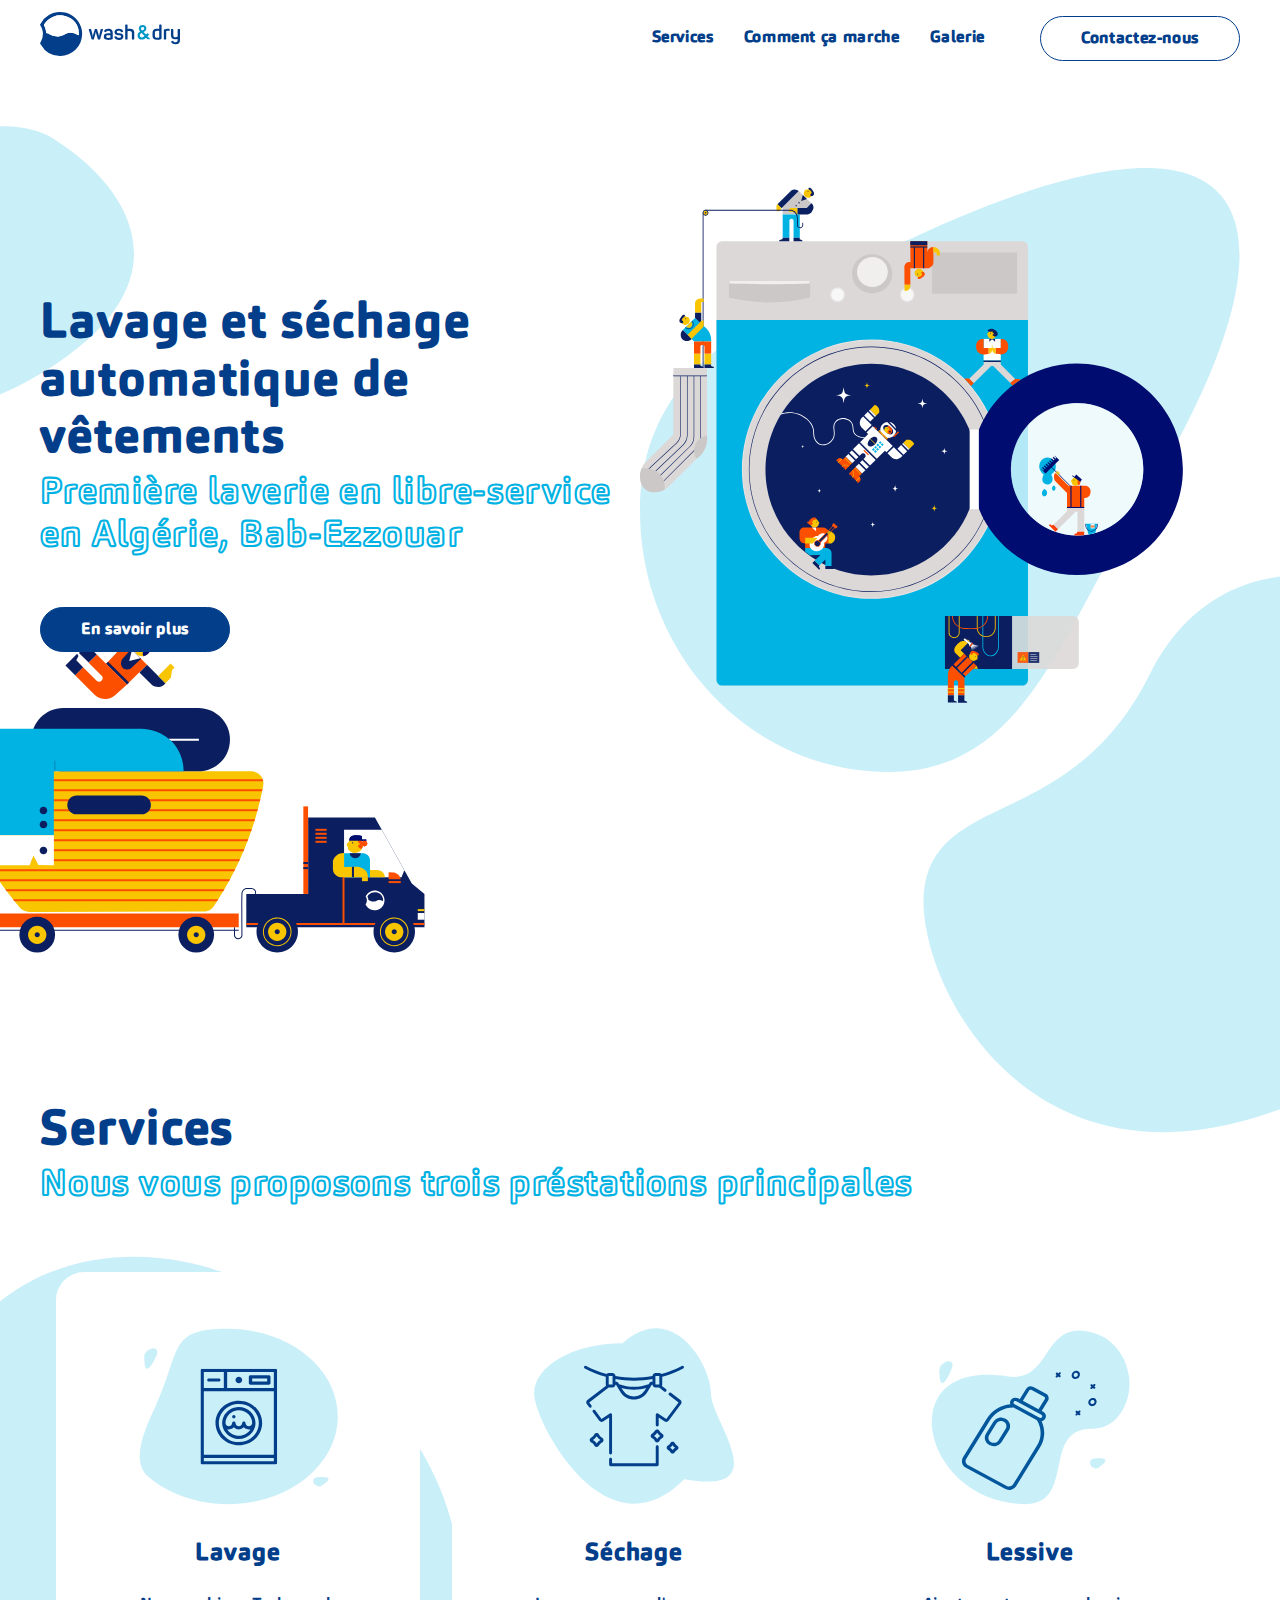
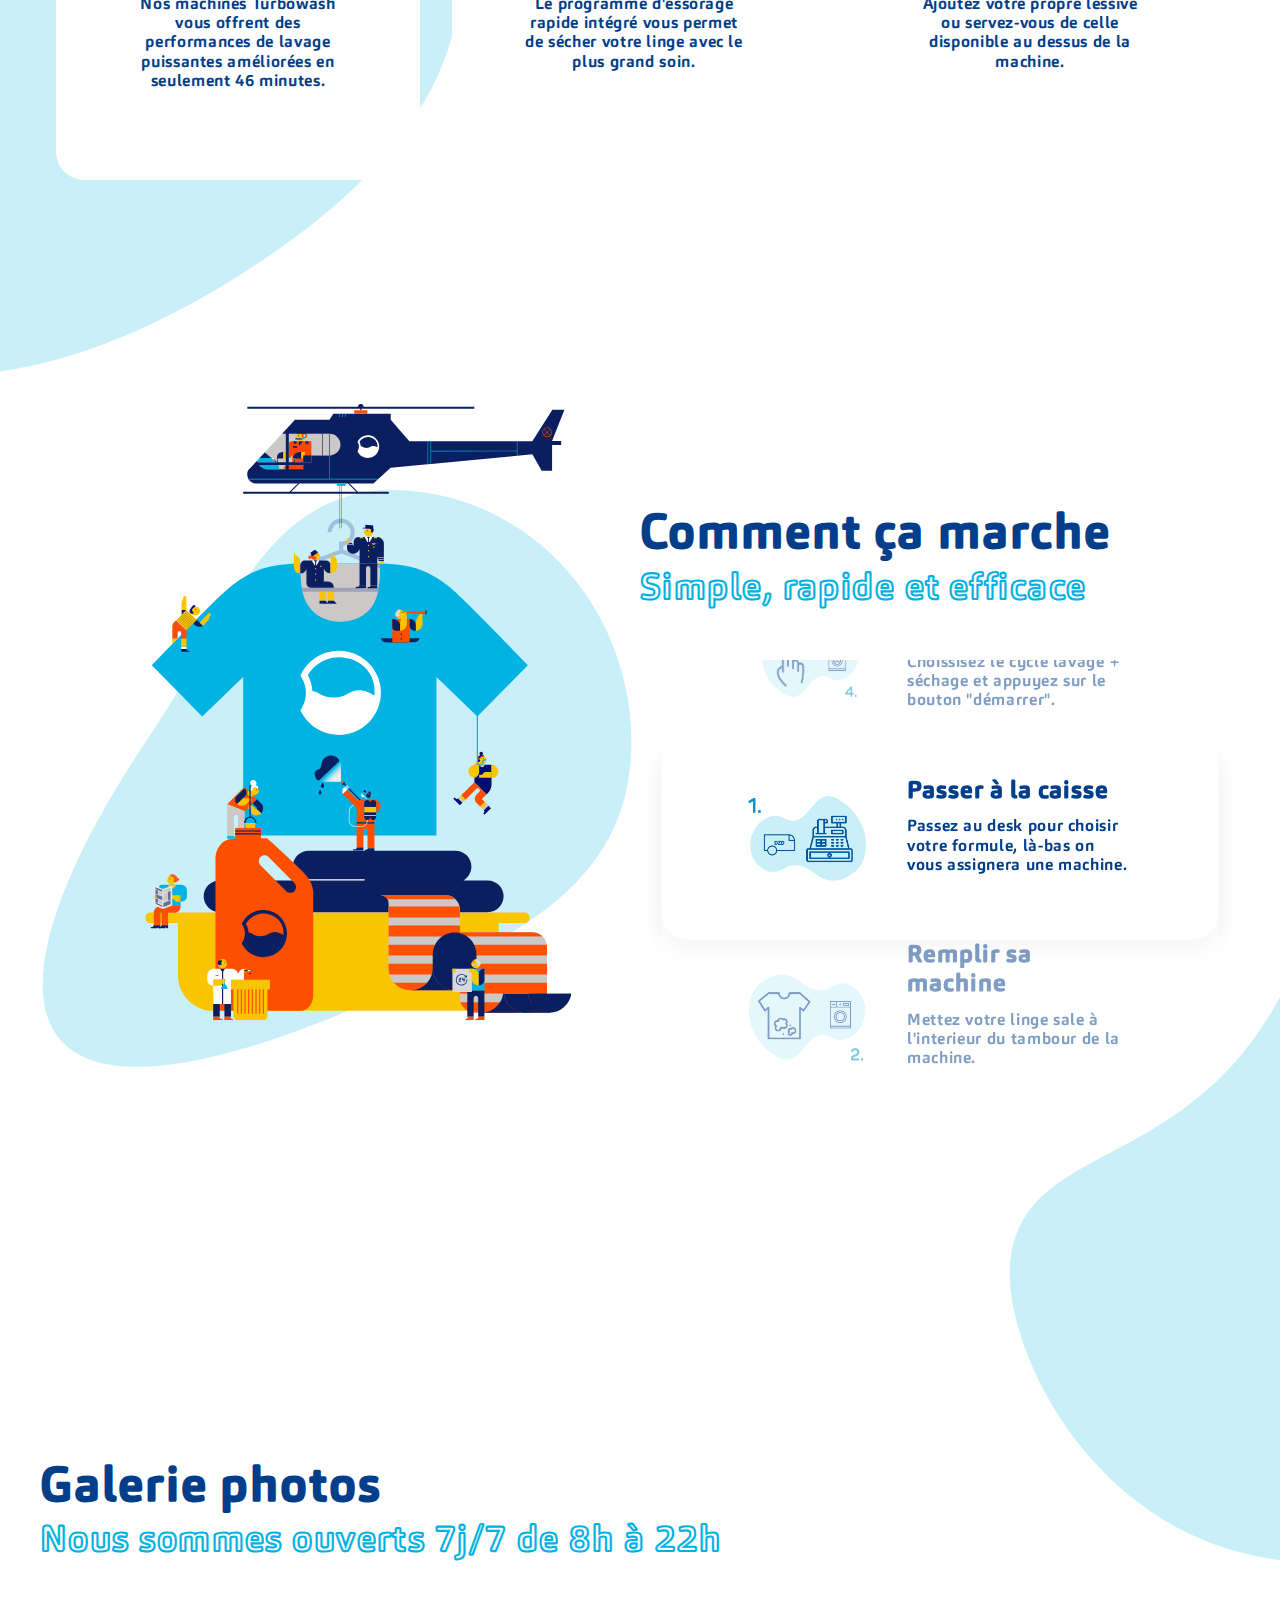
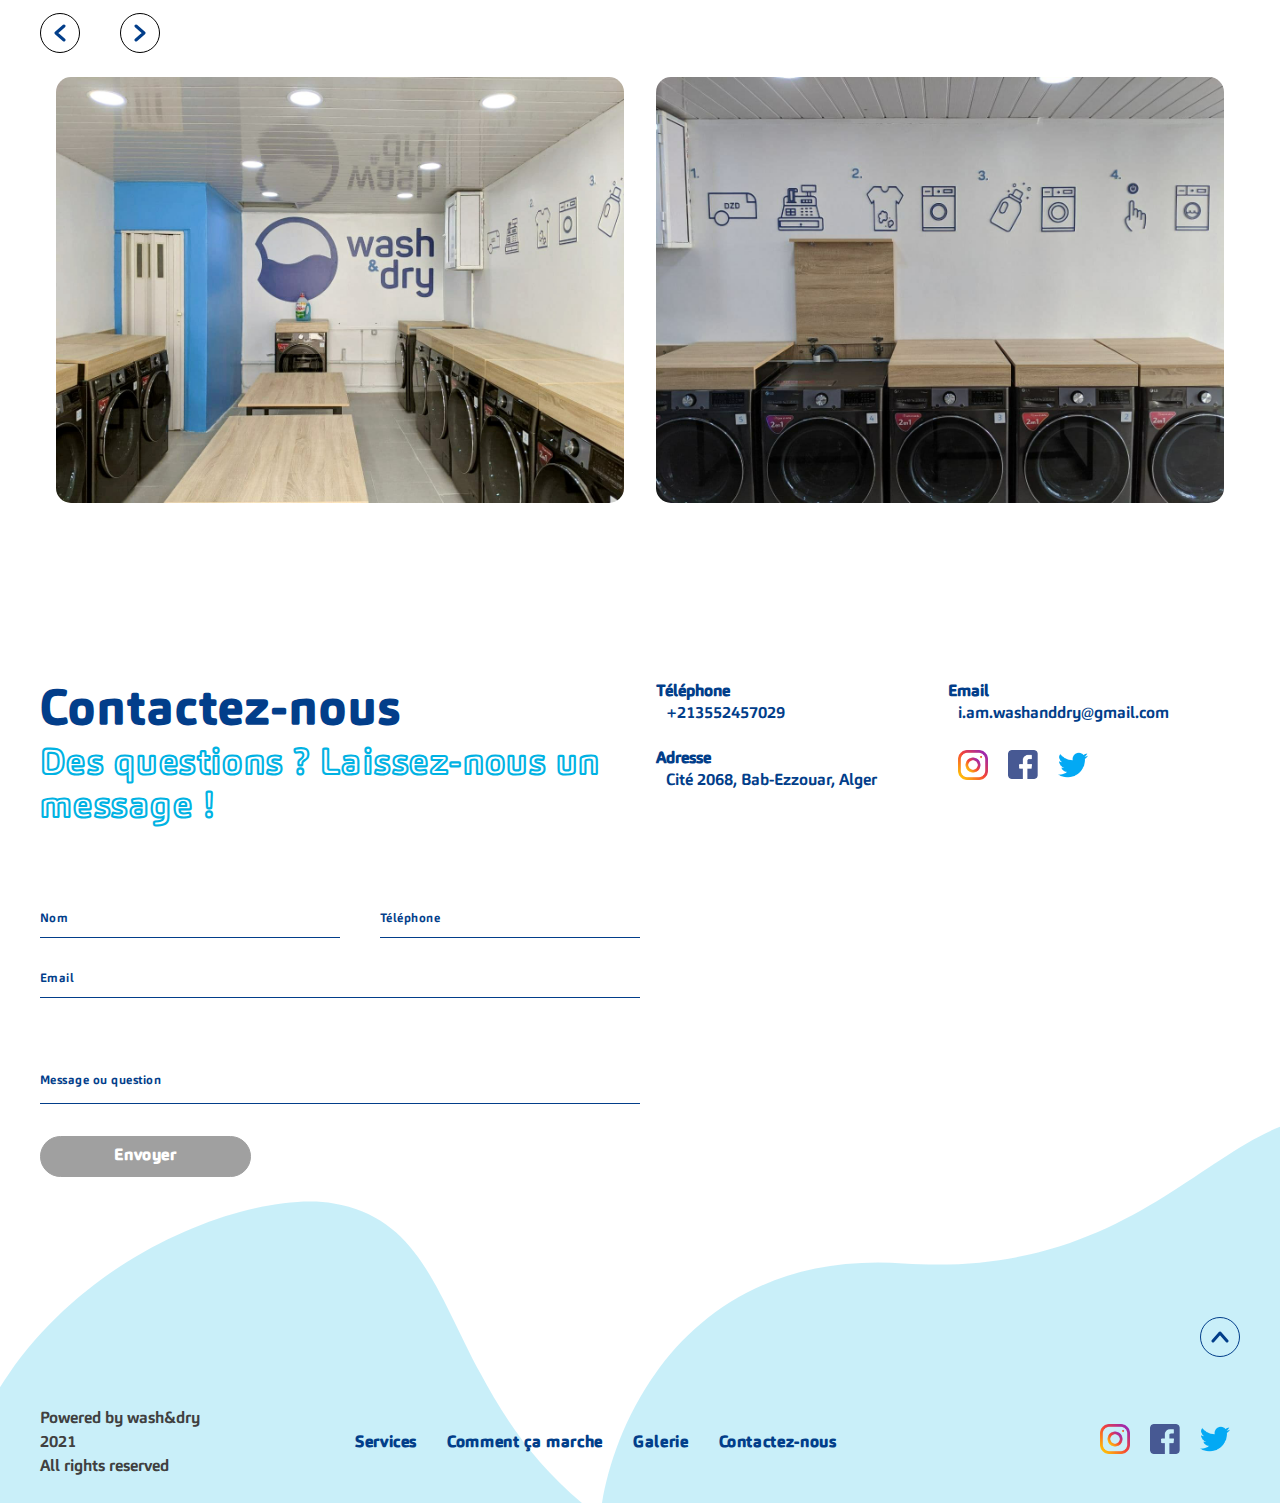
==== commit 02f8c80a: "Small fixes" ====
--- a/index.html
+++ b/index.html
@@ -5,30 +5,28 @@
     <meta charset="UTF-8">
     <meta name="viewport" content="width=device-width, initial-scale=1 user-scalable=no">
     <meta name='robots' content='noindex,nofollow' />
-    <meta name="description" content="Wash&Dry est la première laverie automatique en algérie à Bab-Ezzouar pour le lavage et le séchage de vos vêtements" />
-    <meta name="keywords" content="Wash&Dry, WashandDry, Wasn&Dry, Wash and Dry, algérie, algeria, washing, drying, laverie automatique, laundromat, pressing, blanchisserie, Bab-Ezzouaar, bab ezzouar, usthb, rub1, rub3, cub1, cub3">
-    <meta name="copyright" content="Wash&Dry">
+    <meta name="description" content="wash&dry est la première laverie automatique en algérie à Bab-Ezzouar pour le lavage et le séchage de vos vêtements" />
+    <meta name="keywords" content="wash&dry, WashandDry, Wasn&Dry, Wash and Dry, algérie, algeria, washing, drying, laverie automatique, laundromat, pressing, blanchisserie, Bab-Ezzouaar, bab ezzouar, usthb, rub1, rub3, cub1, cub3">
+    <meta name="copyright" content="wash&dry">
     <meta name="author" content="Saïd Ziani, saidziani.pro@gmail.com">
     <meta name="url" content="https://washndry.co/">
     <meta name="revised" content="Monday, February 01st, 2021, 00:01" />
-    <meta property="og:title" content="Wash&Dry, lavage et séchage automatique de vêtements.">
+    <meta property="og:title" content="wash&dry, lavage et séchage automatique de vêtements.">
     <meta property="og:description" content="Première laverie en libre-service en Algérie, Bab-Ezzouar.">
     <meta property="og:image" content="https://washndry.co/img/thumb.png">
     <meta property="og:url" content="https://washndry.co">
     <meta property="og:locale" content="fr_FR" />
     <meta property="og:type" content="website" />
-    <meta property="og:site_name" content="Wash&Dry" />
-    <meta property="twitter:title" content="Wash&Dry, lavage et séchage automatique de vêtements.">
+    <meta property="og:site_name" content="wash&dry" />
+    <meta property="twitter:title" content="wash&dry, lavage et séchage automatique de vêtements.">
     <meta property="twitter:description" content="Première laverie en libre-service en Algérie, Bab-Ezzouar.">
     <meta property="twitter:image" content="https://washndry.co/img/thumb.png">
     <meta property="twitter:card" content="summary_large_image ">
-    <meta name="twitter:image:alt" content="Wash&Dry ">
+    <meta name="twitter:image:alt" content="wash&dry ">
     <link rel="stylesheet" href="style.css" />
-    <script src='https://api.mapbox.com/mapbox-gl-js/v2.0.1/mapbox-gl.js'></script>
-    <link href='https://api.mapbox.com/mapbox-gl-js/v2.0.1/mapbox-gl.css' rel='stylesheet' />
     <link rel="icon" href="img/favicon.png">
-    <title>Wash & Dry - La première lavery automatique en Algérie</title>
-    <!-- <script async src="https://www.googletagmanager.com/gtag/js?id=G-MSKWGW7F0S"></script>
+    <title>wash&dry - Première laverie en libre-service en Algérie, Bab-Ezzouar</title>
+    <script async src="https://www.googletagmanager.com/gtag/js?id=G-MSKWGW7F0S"></script>
     <script>
         window.dataLayer = window.dataLayer || [];
 
@@ -38,7 +36,7 @@
         gtag('js', new Date());
 
         gtag('config', 'G-MSKWGW7F0S');
-    </script> -->
+    </script>
 </head>
 
 <body>
@@ -275,7 +273,7 @@
             <div class="row">
                 <div class="service_heading">
                     <h2>Galerie photos</h2>
-                    <p>Soyez les bienvenus dans notre magasin</p>
+                    <p>Nous sommes ouverts 7j/7 de 8h à 22h</p>
                 </div>
                 <div class="store_pictures_controls">
                     <div class="store_pictures_arrows ">
@@ -315,34 +313,6 @@
                                 </div>
                             </a>
                         </div>
-                        <div class="store_picture_item_wrapper" style="width: 515px;">
-                            <a href="#" class="store_picture_item">
-                                <div class="service_item_img_wrapper">
-                                    <img src="img/store/4.jpg" class="attachment-post-thumbnail size-post-thumbnail wp-post-image" sizes="(max-width: 1918px) 100vw, 1918px" width="1918" height="1067">
-                                </div>
-                            </a>
-                        </div>
-                        <div class="store_picture_item_wrapper" style="width: 515px;">
-                            <a href="#" class="store_picture_item">
-                                <div class="service_item_img_wrapper">
-                                    <img src="img/store/5.jpg" class="attachment-post-thumbnail size-post-thumbnail wp-post-image" sizes="(max-width: 1918px) 100vw, 1918px" width="1918" height="1067">
-                                </div>
-                            </a>
-                        </div>
-                        <div class="store_picture_item_wrapper" style="width: 515px;">
-                            <a href="#" class="store_picture_item">
-                                <div class="service_item_img_wrapper">
-                                    <img src="img/store/6.jpg" class="attachment-post-thumbnail size-post-thumbnail wp-post-image" sizes="(max-width: 1918px) 100vw, 1918px" width="1918" height="1067">
-                                </div>
-                            </a>
-                        </div>
-                        <div class="store_picture_item_wrapper" style="width: 515px;">
-                            <a href="#" class="store_picture_item">
-                                <div class="service_item_img_wrapper">
-                                    <img src="img/store/7.jpg" class="attachment-post-thumbnail size-post-thumbnail wp-post-image" sizes="(max-width: 1918px) 100vw, 1918px" width="1918" height="1067">
-                                </div>
-                            </a>
-                        </div>
                     </div>
                 </div>
             </div>
@@ -355,9 +325,9 @@
                 <div class="form_left_part">
                     <div class="service_heading">
                         <h2>Contactez-nous</h2>
-                        <p>Des questions ? à votre écoute !</p>
-                    </div>
-                    <form id="contact_us_form" method="post" action="#" class="contact_us_form">
+                        <p>Des questions ? Laissez-nous un message !</p>
+                    </div>
+                    <span id="contact_us_form" class="contact_us_form">
                         <div class="fields_wrapper">
                             <div class="field_wrapper field_name"> <input type="text" id="client_name" name="client_name"> <label>Nom</label></div>
                             <div class="field_wrapper field_email"> <input type="tel" id="client_phone" name="client_phone"> <label>Téléphone</label></div>
@@ -367,17 +337,17 @@
                                 <label>Message ou question</label>
                             </div>
                         </div>
-                        <button type="submit" class="contact_us_submit">Envoyer</button>
-                    </form>
+                        <button class="contact_us_submit">Envoyer</button>
+                    </span>
                 </div>
                 <div class="form_right_part">
                     <ul>
                         <li>
-                            <h4>Téléphone</h4> <a class="contact_link" href="tel:+38(067)374-04-02">+213(0)545-25-36-98</a> </li>
+                            <h4>Téléphone</h4> <a class="contact_link" href="tel:+38(067)374-04-02">+213552457029</a> </li>
                         <li>
-                            <h4>Email</h4> <a class="contact_link" href="mailto:info@cedrusithouse.com">contact@washndry.co</a> </li>
+                            <h4>Email</h4> <a class="contact_link" href="mailto:info@cedrusithouse.com">i.am.washanddry@gmail.com</a> </li>
                         <li>
-                            <h4>Adresse</h4> <a class="contact_link" href="" target='_blank'>Alger, Bab-Ezzouaar. 2068 BT 12</a> </li>
+                            <h4>Adresse</h4> <a class="contact_link" href="" target='_blank'>Cité 2068, Bab-Ezzouar,  Alger</a> </li>
                         <li>
                             <ul>
                                 <li>
@@ -399,7 +369,8 @@
                         </li>
                     </ul>
                     <div class="contact_form_img_wrapper">
-                        <div id="map"></div>
+                        <iframe id="map" src="https://www.google.com/maps/embed?pb=!1m14!1m8!1m3!1d799.5532926272964!2d3.1863717!3d36.7174413!3m2!1i1024!2i768!4f13.1!3m3!1m2!1s0x128e5102a660b539%3A0x40dc0e4887431fc1!2sWash%26Dry!5e0!3m2!1sfr!2snl!4v1612097834487!5m2!1sfr!2snl"
+                            width="600" height="450" frameborder="0" style="border:0;" allowfullscreen="" aria-hidden="false" tabindex="0"></iframe>
                     </div>
                 </div>
             </div>
@@ -419,7 +390,7 @@
                     </div>
                 </div>
                 <div class="footer_bottom">
-                    <div class="copyrights_wrapper"> Powered by Wash&Dry<br> 2021<br> All rights reserved</div>
+                    <div class="copyrights_wrapper"> Powered by wash&dry<br> 2021<br> All rights reserved</div>
                     <nav class="main_nav_menu">
                         <ul id="menu-header-menu-2" class="menu">
                             <li class="menu-item menu-item-type-post_type menu-item-object-page menu-item-566">
@@ -467,21 +438,6 @@
     </footer>
 
     <script defer src='scripts/script.js'></script>
-    <!-- <script defer src='scripts/s.js'></script> -->
-    <script>
-        // mapboxgl.accessToken = 'pk.eyJ1Ijoic2FpZHppYW5pIiwiYSI6ImNra2NyaWFjejBrZDEyb29jenFlb3JsZjcifQ.GA6ctU8jnM31qo3-ToaKSg';
-
-        var map = new mapboxgl.Map({
-            container: 'map',
-            style: 'mapbox://styles/saidziani/ckkedwo7z162j17pjxs72qzoi',
-            center: [3.187112, 36.717497],
-            zoom: 16
-        });
-
-        var marker = new mapboxgl.Marker()
-            .setLngLat([3.187112, 36.717497])
-            .addTo(map);
-    </script>
 </body>
 
 </html>--- a/style.css
+++ b/style.css
@@ -1674,7 +1674,7 @@
 }
 
 .contact_us_submit {
-    background: #023e8a;
+    background: #a0a0a0;
     border-radius: 42px;
     padding: 10px 12px;
     min-width: 211px;
@@ -1686,15 +1686,16 @@
     line-height: 1.2;
     letter-spacing: 0.04em;
     color: #ffffff;
-    border: 1px solid #023e8a;
-    cursor: pointer;
-}
-
-.contact_us_submit:hover {
+    border: 1px solid #a0a0a0;
+    /* cursor: pointer; */
+}
+
+
+/* .contact_us_submit:hover {
     color: #023e8a;
     background: #fff;
     border: 1px solid #023e8a;
-}
+} */
 
 .contact_form_img_wrapper {
     margin-bottom: 0px;
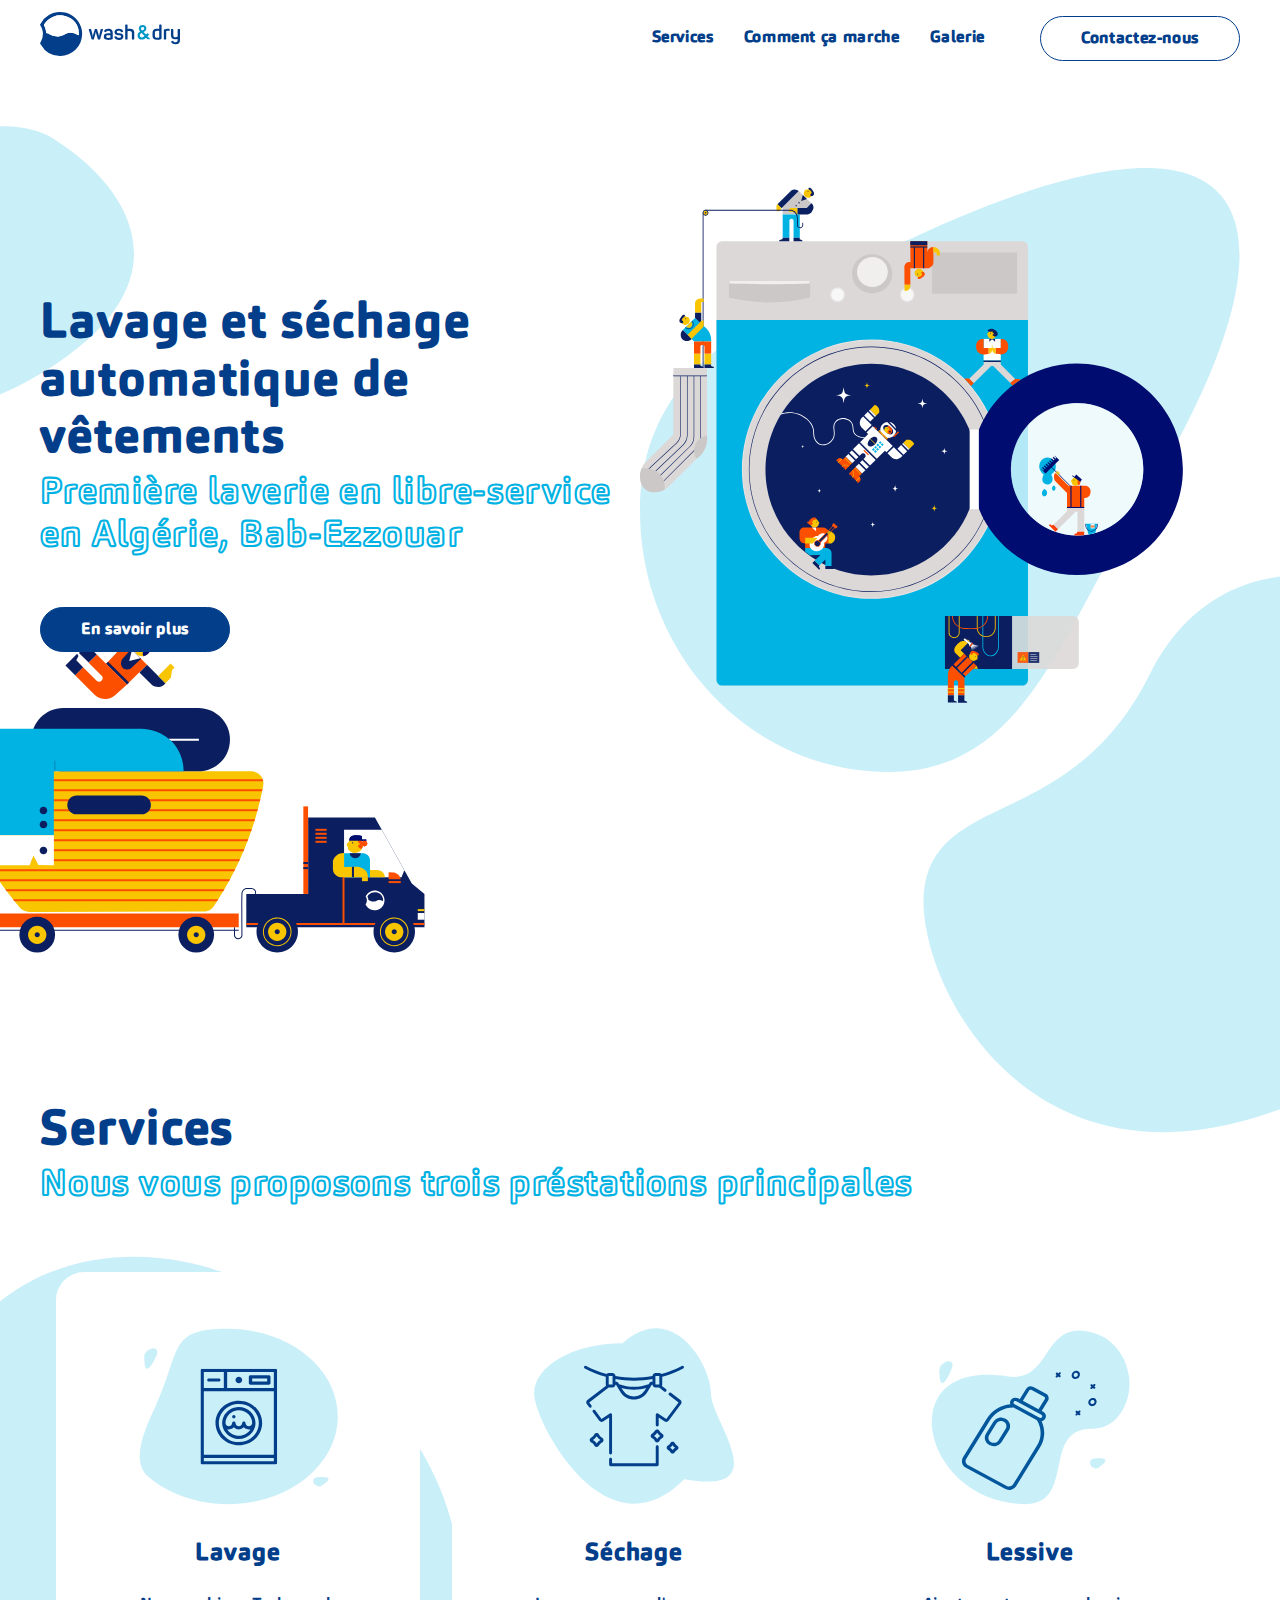
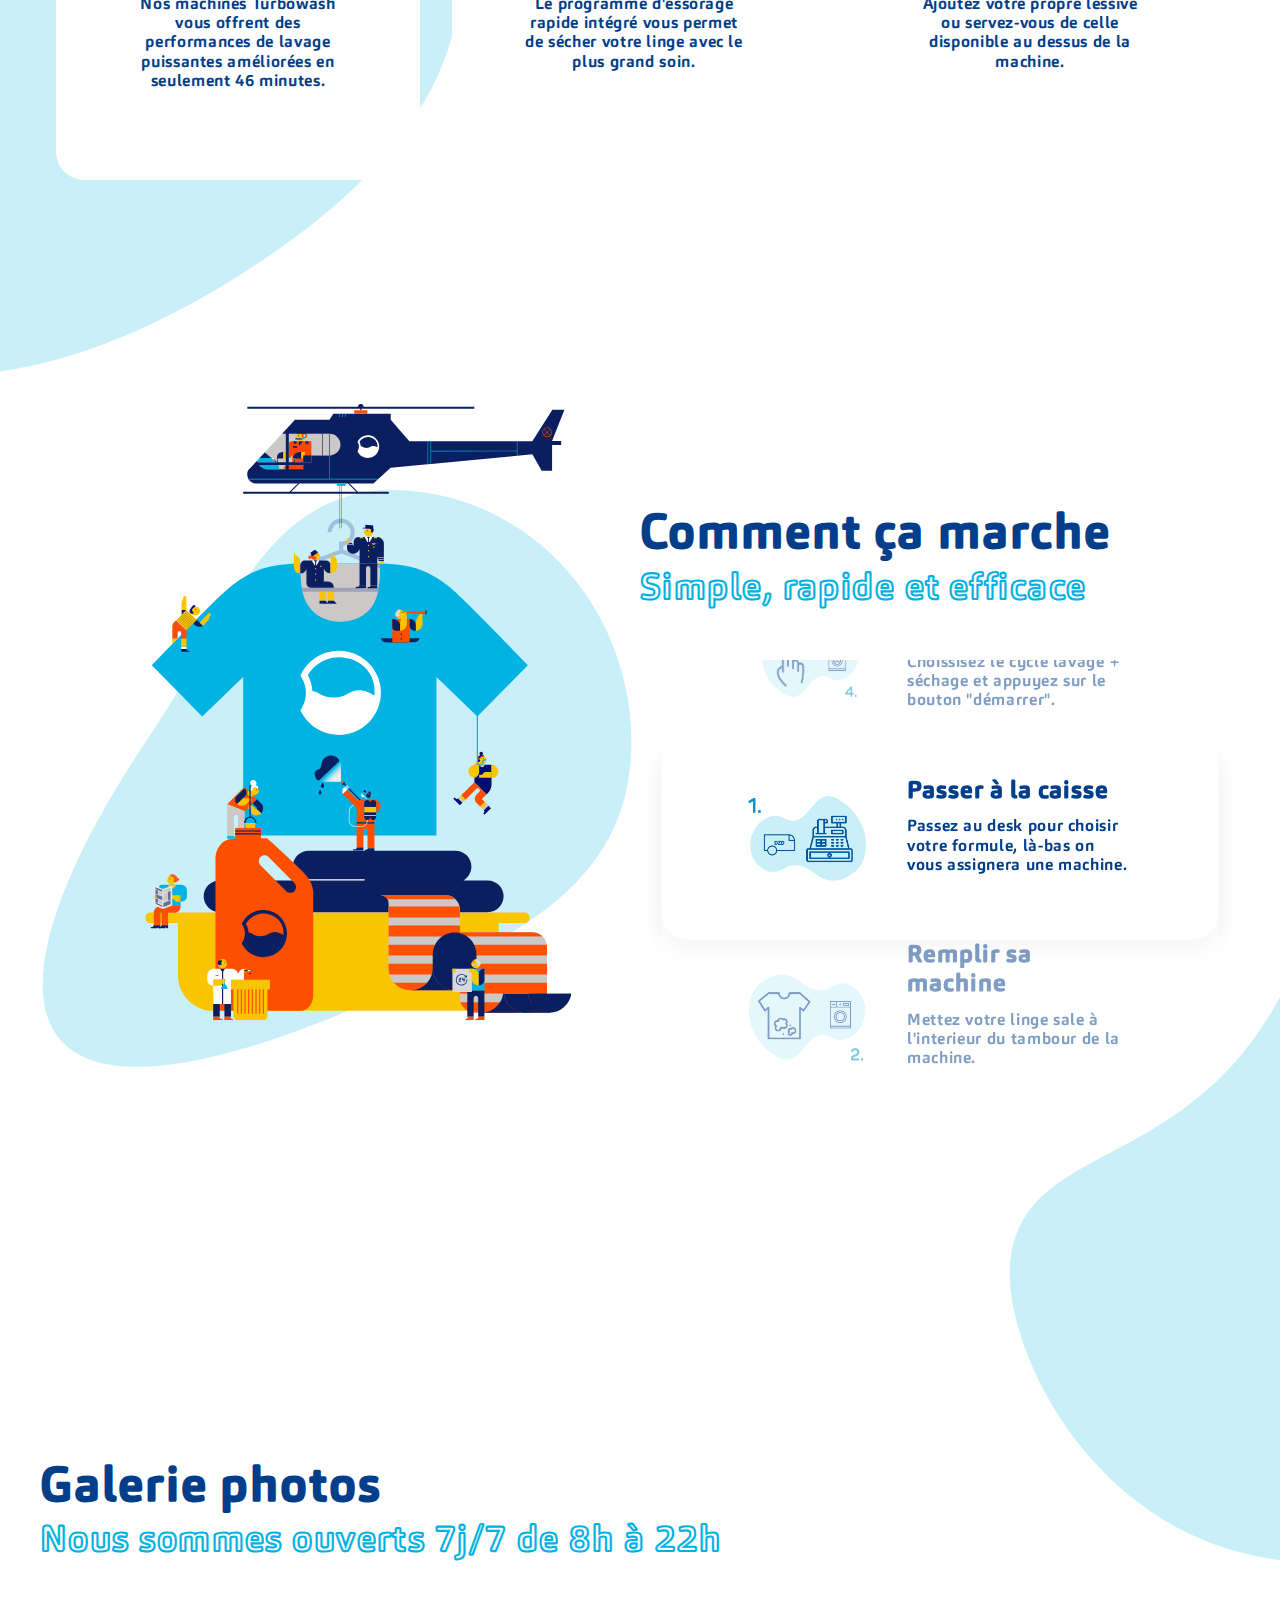
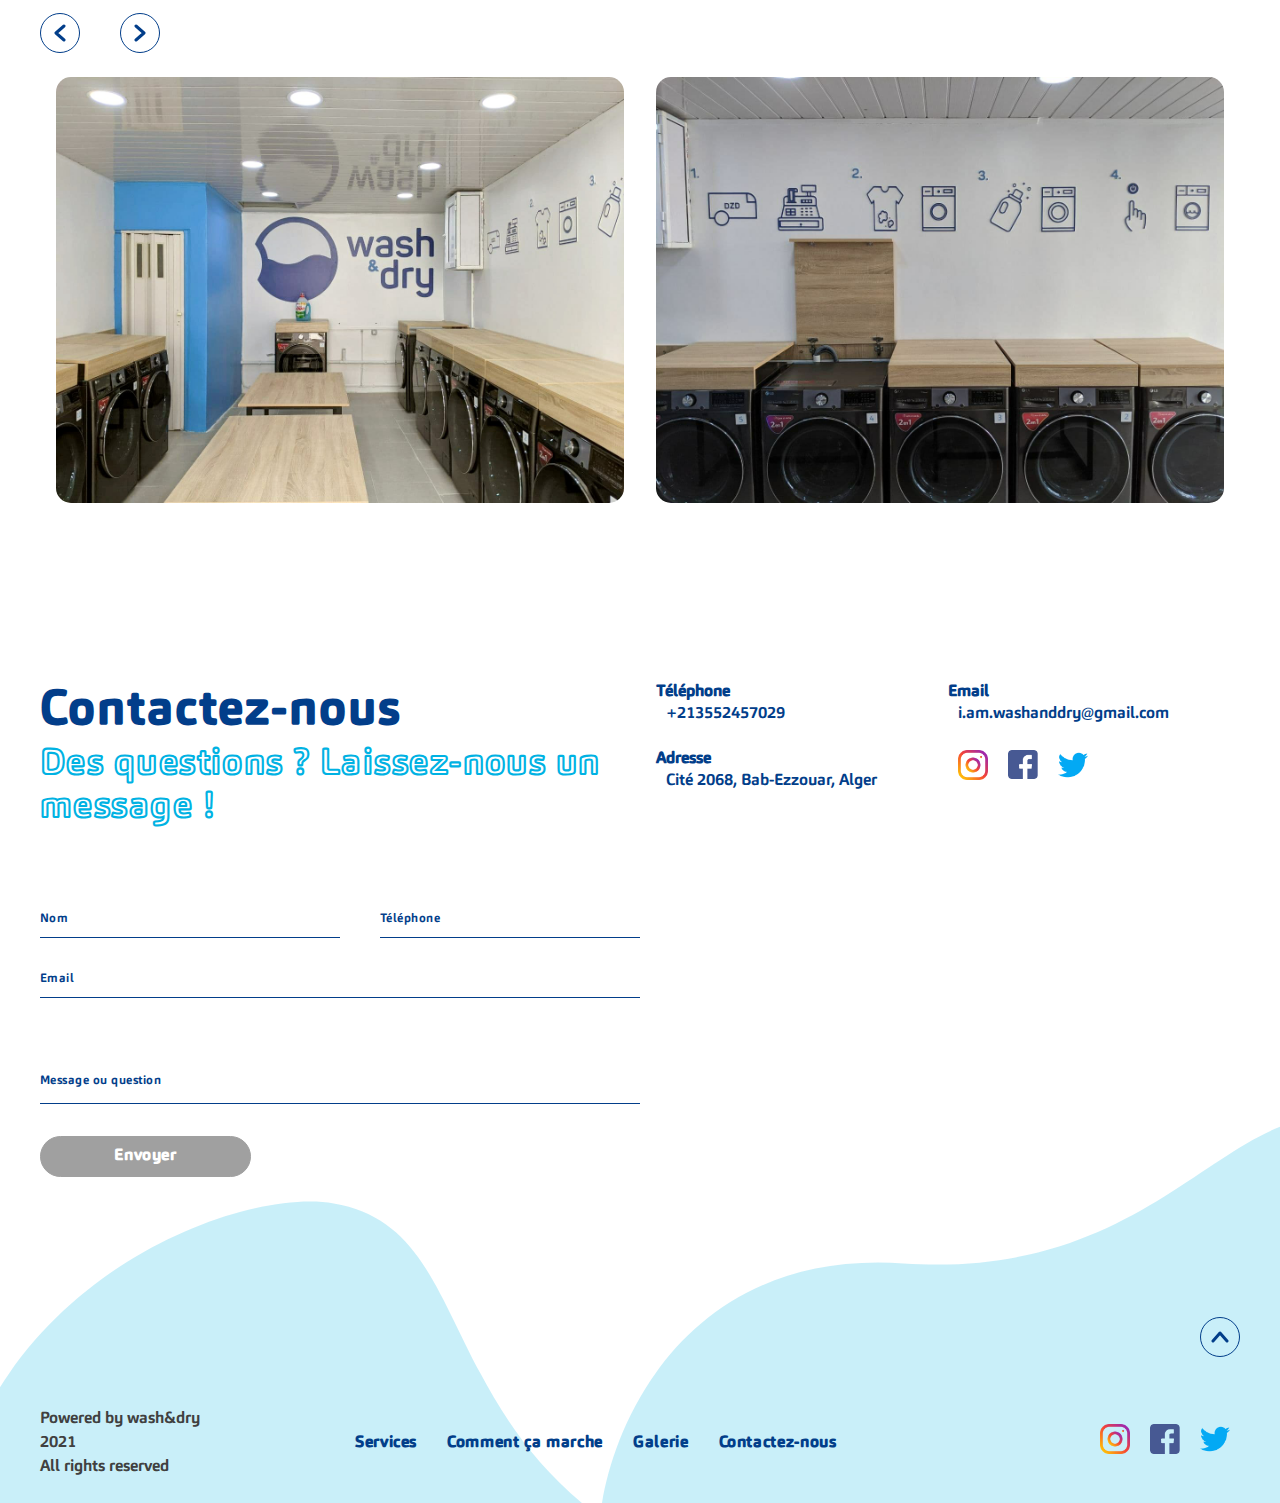
==== commit 8f5cbf96: "Fix some seo issues" ====
--- a/index.html
+++ b/index.html
@@ -3,8 +3,7 @@
 
 <head>
     <meta charset="UTF-8">
-    <meta name="viewport" content="width=device-width, initial-scale=1 user-scalable=no">
-    <meta name='robots' content='noindex,nofollow' />
+    <meta name="viewport" content="width=device-width, initial-scale=1, maximum-scale=1" />
     <meta name="description" content="wash&dry est la première laverie automatique en algérie à Bab-Ezzouar pour le lavage et le séchage de vos vêtements" />
     <meta name="keywords" content="wash&dry, WashandDry, Wasn&Dry, Wash and Dry, algérie, algeria, washing, drying, laverie automatique, laundromat, pressing, blanchisserie, Bab-Ezzouaar, bab ezzouar, usthb, rub1, rub3, cub1, cub3">
     <meta name="copyright" content="wash&dry">
@@ -21,6 +20,7 @@
     <meta property="twitter:title" content="wash&dry, lavage et séchage automatique de vêtements.">
     <meta property="twitter:description" content="Première laverie en libre-service en Algérie, Bab-Ezzouar.">
     <meta property="twitter:image" content="https://washndry.co/img/thumb.png">
+    <meta property="twitter:site" content="@washndrydz">
     <meta property="twitter:card" content="summary_large_image ">
     <meta name="twitter:image:alt" content="wash&dry ">
     <link rel="stylesheet" href="style.css" />
@@ -45,7 +45,7 @@
             <div class="row header__row">
                 <div class="left_header_part">
                     <a id="scroll_to_top_logo" href="javascript:void(0)" class="logo_wrapper">
-                        <img id="header_logo" src="img/logo.svg" />
+                        <img id="header_logo" src="img/logo.svg" alt="wash&dry" />
                     </a>
                     <div class="icon">
                         <div class="burger"></div>
@@ -104,14 +104,14 @@
                     <a href="#services" class="btn btn_blue"> En savoir plus </a>
                 </div>
                 <div class="banner_img_wrapper">
-                    <img src="img/illustrations/machine.svg" alt="Lavage et séchage automatique de vêtements">
+                    <img src="img/illustrations/machine.svg" alt="wash&dry - Lavage et séchage automatique de vêtements">
                 </div>
             </div>
         </div>
         <svg xmlns="http://www.w3.org/2000/svg" width="163" height="338" viewBox="0 0 163 338" fill="none" class="banner_top_left_img">
             <path d="M-74.4541 78.1694C-42.4958 15.5946 18.8546 23.5362 45.535 35.3288C109.759 71.1637 201.899 167.166 56.6681 264.496C-124.87 386.159 -199.068 233.461 -190.625 185.717C-182.182 137.973 -114.402 156.388 -74.4541 78.1694Z" fill="#00b2e336"></path>
         </svg>
-        <img src="img/illustrations/truck.svg" alt="leafs" class="banner_bottom_left_img">
+        <img src="img/illustrations/truck.svg" alt="wash&dry truck" class="banner_bottom_left_img">
     </section>
 
     <section id="services" class="services_section">
@@ -205,7 +205,7 @@
         <div class="container">
             <div class="row">
                 <div class="banner_img_wrapper">
-                    <img id="shirt" src="img/illustrations/shirt.svg">
+                    <img id="shirt" src="img/illustrations/shirt.svg" alt="wash&dry - shirt">
                 </div>
                 <div class="banner_text_wrapper">
                     <div class="service_heading">
@@ -294,7 +294,7 @@
                         <div class="store_picture_item_wrapper" style="width: 515px;">
                             <a href="#" class="store_picture_item">
                                 <div class="service_item_img_wrapper">
-                                    <img src="img/store/1.jpg" class="attachment-post-thumbnail size-post-thumbnail wp-post-image" sizes="(max-width: 2557px) 100vw, 2557px" width="2557" height="1643">
+                                    <img src="img/store/1.jpg" class="attachment-post-thumbnail size-post-thumbnail wp-post-image" sizes="(max-width: 2557px) 100vw, 2557px" width="2557" height="1643" alt="wash&dry - store1">
                                 </div>
 
                             </a>
@@ -302,14 +302,14 @@
                         <div class="store_picture_item_wrapper" style="width: 515px;">
                             <a href="#" class="store_picture_item">
                                 <div class="service_item_img_wrapper">
-                                    <img src="img/store/2.jpg" class="attachment-post-thumbnail size-post-thumbnail wp-post-image" sizes="(max-width: 1915px) 100vw, 1915px" width="1915" height="1079">
+                                    <img src="img/store/2.jpg" class="attachment-post-thumbnail size-post-thumbnail wp-post-image" sizes="(max-width: 1915px) 100vw, 1915px" width="1915" height="1079" alt="wash&dry - store2">
                                 </div>
                             </a>
                         </div>
                         <div class="store_picture_item_wrapper" style="width: 515px;">
                             <a href="#" class="store_picture_item">
                                 <div class="service_item_img_wrapper">
-                                    <img src="img/store/3.jpg" class="attachment-post-thumbnail size-post-thumbnail wp-post-image" sizes="(max-width: 1918px) 100vw, 1918px" width="1918" height="1067">
+                                    <img src="img/store/3.jpg" class="attachment-post-thumbnail size-post-thumbnail wp-post-image" sizes="(max-width: 1918px) 100vw, 1918px" width="1918" height="1067" alt="wash&dry - store3">
                                 </div>
                             </a>
                         </div>
--- a/style.css
+++ b/style.css
@@ -1847,7 +1847,7 @@
     width: 40px;
     height: 40px;
     border-radius: 100%;
-    border: 1px solid #000;
+    border: 1px solid #023e8a;
     display: flex;
     justify-content: center;
     align-items: center;
@@ -1856,7 +1856,7 @@
 }
 
 .store_pictures_arrows [class^="pictures_slider"]:hover {
-    border: 1px solid #BCD081;
+    border: 1px solid #023e8a;
 }
 
 .pictures_slider_prev_arrow {
